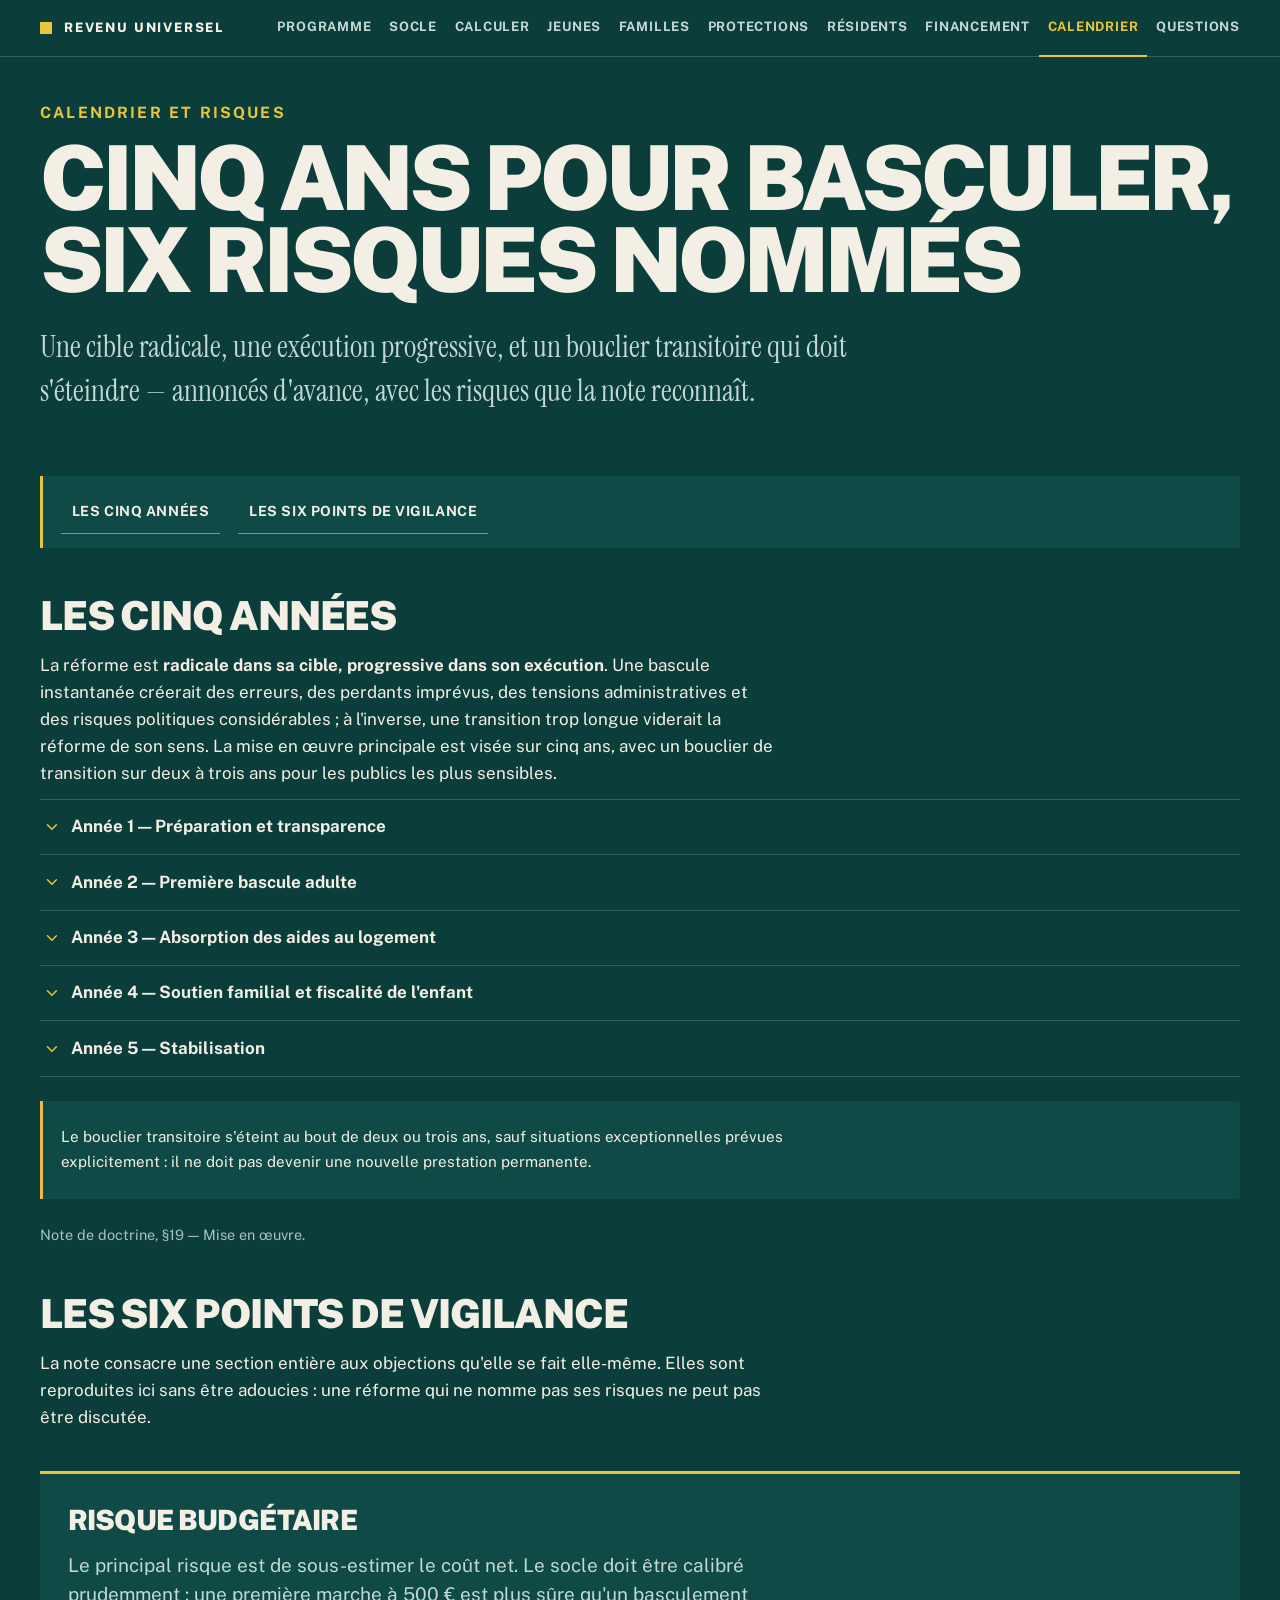
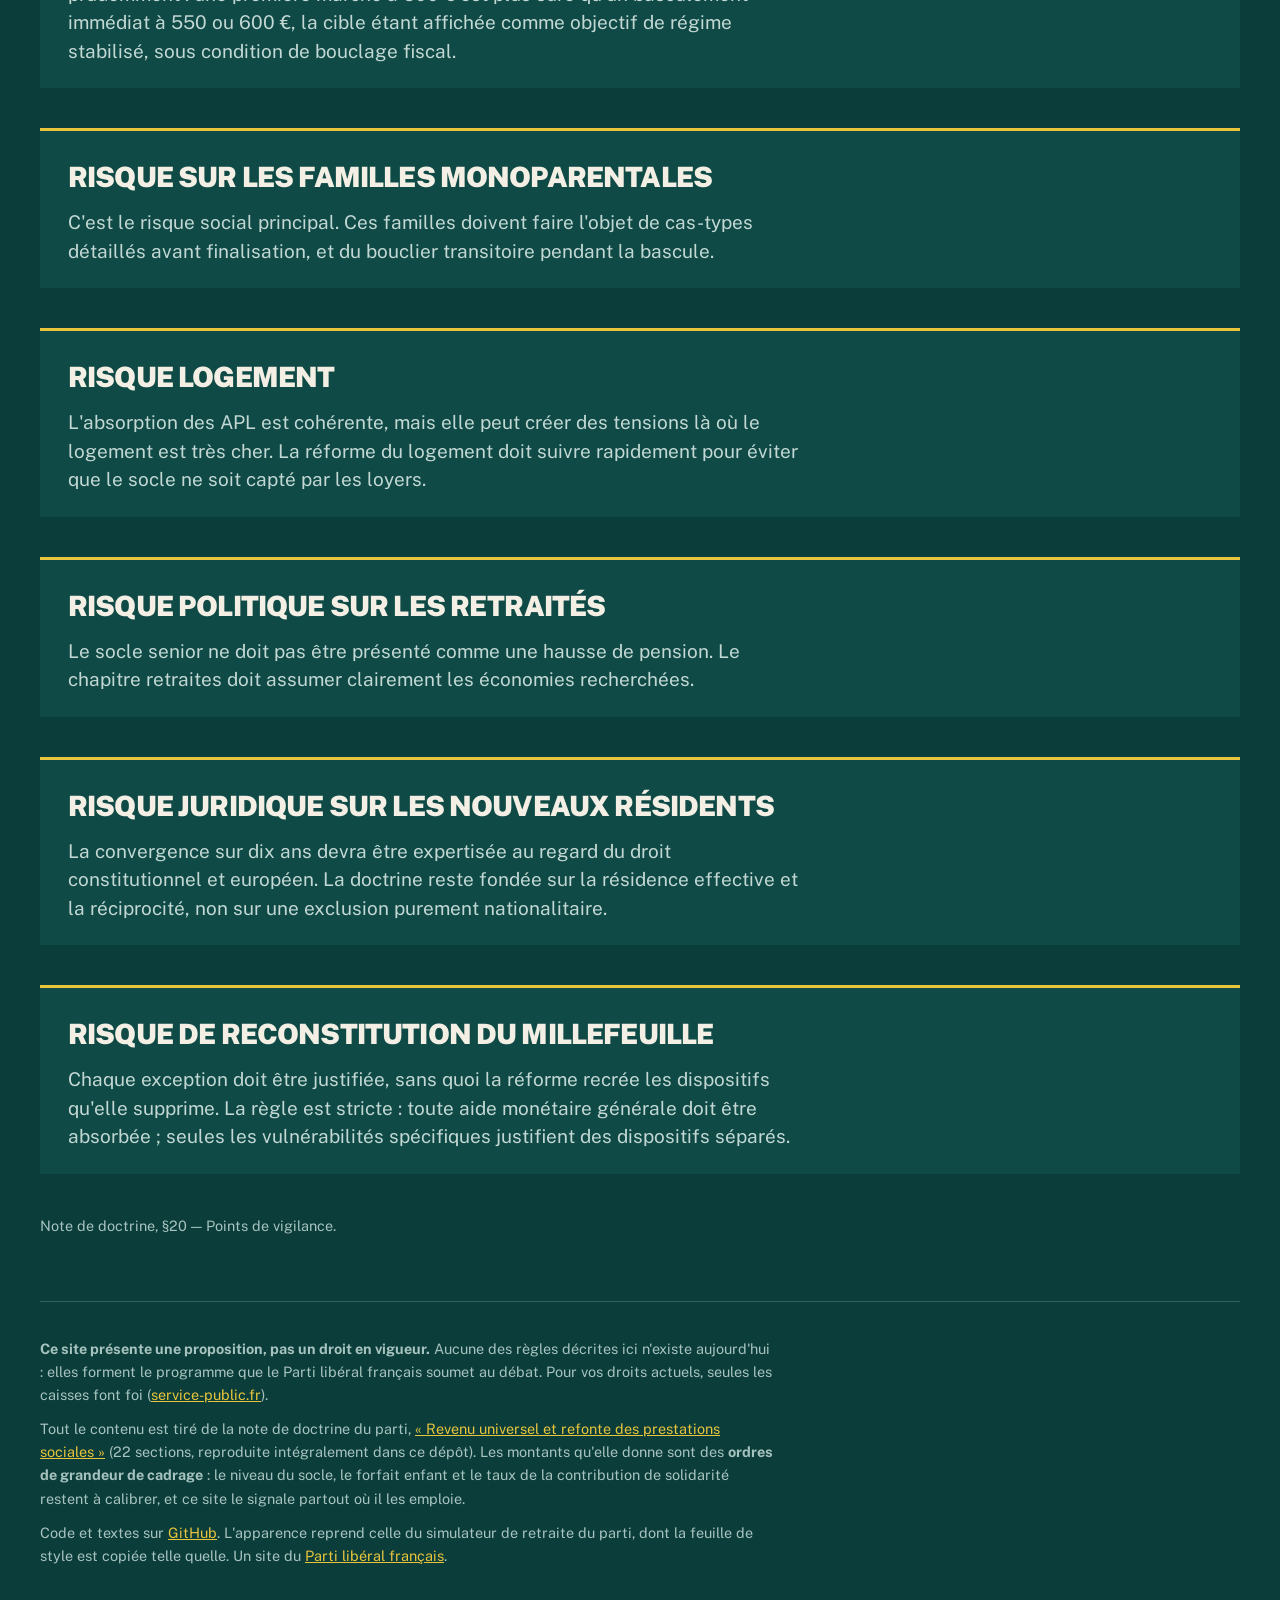
==== calendrier.html @ 191fa8dc "Site de présentation du programme prestations sociales Dix pages statiques qui présentent aux nouvea" ====
<!doctype html>
<html lang="fr">
<head>
<meta charset="utf-8">
<meta name="viewport" content="width=device-width, initial-scale=1">
<!-- Le vert profond de l'affiche : sur un téléphone, la barre du navigateur le
     reprend, et la page commence où elle commence. -->
<meta name="theme-color" content="#0b3d3a">
<title>Calendrier et risques — Revenu universel — refonte des prestations sociales</title>
<meta name="description" content="Les cinq années de la bascule, étape par étape, et les six risques que la note de doctrine identifie elle-même — budgétaire, monoparental, logement, retraités, juridique, millefeuille.">
<link rel="icon" href="moteur/icone.svg" type="image/svg+xml">
<link rel="apple-touch-icon" href="moteur/icone.svg">
<!-- La feuille de style est celle du simulateur de retraite du parti, copiée
     telle quelle : les deux sites sont une seule affiche. -->
<link rel="stylesheet" href="moteur/style.css">
</head>
<body>
<a class="evitement" href="#contenu">Aller au contenu</a>
<header class="bandeau"><div class="interieur">
  <p class="nom"><a href="index.html"><svg class="icone" viewBox="0 0 24 24" fill="none" stroke="currentColor" stroke-width="2" stroke-linecap="round" stroke-linejoin="round" aria-hidden="true" focusable="false"><path d="M16 21v-2a4 4 0 0 0-4-4H6a4 4 0 0 0-4 4v2" /><circle cx="9" cy="7" r="4" /><path d="M22 21v-2a4 4 0 0 0-3-3.87" /><path d="M16 3.13a4 4 0 0 1 0 7.75" /></svg><span>Revenu universel</span></a></p>
  <nav aria-label="Navigation principale"><span class="groupe"><span class="etiquette">La promesse</span><span class="liens"><a href="index.html">Programme</a></span></span><span class="groupe"><span class="etiquette">Ce que ça change</span><span class="liens"><a href="revenu-universel.html">Socle</a><a href="simulateur.html">Calculer</a><a href="jeunes.html">Jeunes</a><a href="familles.html">Familles</a><a href="protections.html">Protections</a></span></span><span class="groupe"><span class="etiquette">Les règles</span><span class="liens"><a href="nouveaux-residents.html">Résidents</a><a href="financement.html">Financement</a><a href="calendrier.html" aria-current="page">Calendrier</a></span></span><span class="groupe"><span class="etiquette">Comprendre</span><span class="liens"><a href="questions.html">Questions</a></span></span></nav>
</div></header>
<main id="contenu">
<div class="affiche"><p class="surtitre">Calendrier et risques</p><h1>Cinq ans pour basculer,<br>six risques nommés</h1><p class="chapeau">Une cible radicale, une exécution progressive, et un bouclier transitoire qui doit s'éteindre — annoncés d'avance, avec les risques que la note reconnaît.</p></div>

<nav class="plan" aria-label="Dans cette page"><p class="etiquette">Dans cette page</p><ol><li><a href="#trajectoire">Les cinq années</a></li><li><a href="#risques">Les six points de vigilance</a></li></ol></nav>
<section id="trajectoire"><h2>Les cinq années</h2><p>La réforme est <strong>radicale dans sa cible, progressive dans son exécution</strong>. Une bascule instantanée créerait des erreurs, des perdants imprévus, des tensions administratives et des risques politiques considérables ; à l'inverse, une transition trop longue viderait la réforme de son sens. La mise en œuvre principale est visée sur cinq ans, avec un bouclier de transition sur deux à trois ans pour les publics les plus sensibles.</p><details class="section" id="annee-1"><summary><svg class="icone" viewBox="0 0 24 24" fill="none" stroke="currentColor" stroke-width="2" stroke-linecap="round" stroke-linejoin="round" aria-hidden="true" focusable="false"><path d="m6 9 6 6 6-6" /></svg><span>Année 1 — Préparation et transparence</span></summary><div class="dedans"><ul class="serree"><li>publication du périmètre des prestations supprimées, absorbées ou maintenues</li><li>simulateur public de revenu disponible</li><li>audit des aides locales et nationales redondantes</li><li>création juridique de la contribution de solidarité</li><li>préparation du registre de résidence effective</li><li>expérimentation technique du versement automatique</li></ul></div></details><details class="section" id="annee-2"><summary><svg class="icone" viewBox="0 0 24 24" fill="none" stroke="currentColor" stroke-width="2" stroke-linecap="round" stroke-linejoin="round" aria-hidden="true" focusable="false"><path d="m6 9 6 6 6-6" /></svg><span>Année 2 — Première bascule adulte</span></summary><div class="dedans"><ul class="serree"><li>création du premier niveau de socle adulte</li><li>absorption du RSA</li><li>absorption progressive de la prime d'activité</li><li>mise en place du bouclier temporaire pour les ménages modestes avec enfants</li><li>début de la contribution de solidarité</li></ul></div></details><details class="section" id="annee-3"><summary><svg class="icone" viewBox="0 0 24 24" fill="none" stroke="currentColor" stroke-width="2" stroke-linecap="round" stroke-linejoin="round" aria-hidden="true" focusable="false"><path d="m6 9 6 6 6-6" /></svg><span>Année 3 — Absorption des aides au logement</span></summary><div class="dedans"><ul class="serree"><li>absorption des APL étudiantes</li><li>absorption des APL pour les personnes seules et les ménages sans vulnérabilité spécifique</li><li>maintien temporaire ciblé pour les familles modestes et monoparentales</li><li>réforme des aides jeunes et des bourses</li></ul></div></details><details class="section" id="annee-4"><summary><svg class="icone" viewBox="0 0 24 24" fill="none" stroke="currentColor" stroke-width="2" stroke-linecap="round" stroke-linejoin="round" aria-hidden="true" focusable="false"><path d="m6 9 6 6 6-6" /></svg><span>Année 4 — Soutien familial et fiscalité de l&#x27;enfant</span></summary><div class="dedans"><ul class="serree"><li>remplacement des prestations familiales générales par le crédit familial par enfant</li><li>réforme du quotient familial</li><li>mise en place de l'architecture forfait + avantage fiscal proportionnel</li><li>extinction progressive des compléments redondants</li></ul></div></details><details class="section" id="annee-5"><summary><svg class="icone" viewBox="0 0 24 24" fill="none" stroke="currentColor" stroke-width="2" stroke-linecap="round" stroke-linejoin="round" aria-hidden="true" focusable="false"><path d="m6 9 6 6 6-6" /></svg><span>Année 5 — Stabilisation</span></summary><div class="dedans"><ul class="serree"><li>socle adulte pleinement installé</li><li>APL largement absorbées</li><li>contribution de solidarité stabilisée</li><li>compléments handicap et vulnérabilité clarifiés</li><li>régime transitoire des nouveaux résidents intégré</li><li>extinction des anciennes prestations redondantes</li></ul></div></details><div class="note vigilance"><p>Le bouclier transitoire s'éteint au bout de deux ou trois ans, sauf situations exceptionnelles prévues explicitement : il ne doit pas devenir une nouvelle prestation permanente.</p></div><p class="discret">Note de doctrine, §19 — Mise en œuvre.</p></section><section id="risques"><h2>Les six points de vigilance</h2><p>La note consacre une section entière aux objections qu'elle se fait elle-même. Elles sont reproduites ici sans être adoucies : une réforme qui ne nomme pas ses risques ne peut pas être discutée.</p><section class="cle" id="risque-1"><h3>Risque budgétaire</h3><p class="reponse">Le principal risque est de sous-estimer le coût net. Le socle doit être calibré prudemment : une première marche à 500&nbsp;€ est plus sûre qu'un basculement immédiat à 550 ou 600&nbsp;€, la cible étant affichée comme objectif de régime stabilisé, sous condition de bouclage fiscal.</p></section><section class="cle" id="risque-2"><h3>Risque sur les familles monoparentales</h3><p class="reponse">C'est le risque social principal. Ces familles doivent faire l'objet de cas-types détaillés avant finalisation, et du bouclier transitoire pendant la bascule.</p></section><section class="cle" id="risque-3"><h3>Risque logement</h3><p class="reponse">L'absorption des APL est cohérente, mais elle peut créer des tensions là où le logement est très cher. La réforme du logement doit suivre rapidement pour éviter que le socle ne soit capté par les loyers.</p></section><section class="cle" id="risque-4"><h3>Risque politique sur les retraités</h3><p class="reponse">Le socle senior ne doit pas être présenté comme une hausse de pension. Le chapitre retraites doit assumer clairement les économies recherchées.</p></section><section class="cle" id="risque-5"><h3>Risque juridique sur les nouveaux résidents</h3><p class="reponse">La convergence sur dix ans devra être expertisée au regard du droit constitutionnel et européen. La doctrine reste fondée sur la résidence effective et la réciprocité, non sur une exclusion purement nationalitaire.</p></section><section class="cle" id="risque-6"><h3>Risque de reconstitution du millefeuille</h3><p class="reponse">Chaque exception doit être justifiée, sans quoi la réforme recrée les dispositifs qu'elle supprime. La règle est stricte : toute aide monétaire générale doit être absorbée ; seules les vulnérabilités spécifiques justifient des dispositifs séparés.</p></section><p class="discret">Note de doctrine, §20 — Points de vigilance.</p></section>
</main>
<footer>
  <p><strong>Ce site présente une proposition, pas un droit en vigueur.</strong>
  Aucune des règles décrites ici n'existe aujourd'hui : elles forment le
  programme que le Parti libéral français soumet au débat. Pour vos droits
  actuels, seules les caisses font foi
  (<a href="https://www.service-public.fr/">service-public.fr</a>).</p>
  <p>Tout le contenu est tiré de la note de doctrine du parti,
  <a href="documents/note-revenu-universel.pdf">« Revenu universel et refonte des prestations sociales »</a>
  (22 sections, reproduite intégralement dans ce dépôt). Les montants qu'elle
  donne sont des <strong>ordres de grandeur de cadrage</strong> : le niveau du
  socle, le forfait enfant et le taux de la contribution de solidarité restent à
  calibrer, et ce site le signale partout où il les emploie.</p>
  <p>Code et textes sur <a href="https://github.com/g-pliberal/PrestationsSociales">GitHub</a>. L'apparence reprend celle du
  simulateur de retraite du parti, dont la feuille de style est copiée telle
  quelle. <span class="retour-site">Un site du
  <a href="https://partiliberalfrancais.fr/" target="_top">Parti libéral français</a>.</span></p>
</footer>
<script src="moteur/site.js" defer></script>
</body>
</html>
---- moteur/style.css ----
/* ---------------------------------------------------------------------------
   COPIE. Cette feuille est reprise telle quelle du dépôt
   g-pliberal/retraitecomptenotionelle (moteur/style.css), où elle est extraite
   de `src/retraite_notionnelle/web/gabarit.py`. Elle n'est pas modifiée ici :
   c'est ce qui fait que les deux sites du parti sont une seule affiche, et
   qu'une correction faite là-bas se reporte ici par une simple recopie.

   Le commentaire d'origine suit. Il parle du simulateur de retraite et de son
   hébergement sous /retraite/ : ces phrases-là ne valent pas pour ce site-ci,
   tout le reste vaut.

   Ce site n'emploie qu'une partie du vocabulaire décrit ci-dessous — les
   classes des graphiques, des cartes à publier et du relevé de carrière n'y
   servent pas. Elles sont conservées pour que la recopie reste littérale.
   --------------------------------------------------------------------------- */

/* Extrait de src/retraite_notionnelle/web/gabarit.py par
   scripts/construire_donnees.py — ne pas modifier ici. */
/* La page est un outil du site partiliberalfrancais.fr, servi sous /retraite/.
   Elle ne charge rien de ce site — ni feuille, ni police, ni script — et ne lui
   ressemble plus : c'est une RUPTURE assumée, décidée en septembre 2026. Le
   site parent est bleu-vert clair et sage ; celui-ci est une affiche politique
   — fond vert profond, titres massifs en capitales, or pour ce qui compte,
   crème pour ce qu'on doit lire de près. La raison est dans ce que la page
   doit faire : un programme se retient, et un tableau de bord ne se retient
   pas. Les variables ci-dessous sont le seul point de contact : un hôte qui
   voudrait ajuster une couleur les redéfinit dans une feuille chargée après
   celle-ci, et n'a besoin de connaître ni un sélecteur, ni un fichier. Leurs
   noms sont donc stables, et ceux d'avant la refonte ont été conservés même
   quand leur valeur a changé du tout au tout. */

/* Les deux polices de l'affiche, servies par le dépôt et non par un tiers.
   Les charger chez Google aurait coûté la seule promesse que cette page fait
   à qui la remplit — « tout se calcule dans votre navigateur, rien n'est
   envoyé » —, puisqu'une requête de police emporte l'adresse IP du lecteur.
   Elles sont donc dans `moteur/polices/`, sous licence OFL, avec les deux
   sous-ensembles dont le français a besoin : `latin` pour l'essentiel,
   `latin-ext` pour les œ, les ÿ et les guillemets qu'il traîne. Voir
   `moteur/polices/README.md`.

   `font-display: swap` : le texte s'affiche tout de suite dans la pile du
   système, et se recompose quand la police arrive. Un titre invisible pendant
   trois secondes sur un réseau lent serait pire que le même titre dans une
   autre police. */
@font-face {
  font-family: "Public Sans"; font-style: normal; font-weight: 100 900;
  font-display: swap; src: url(polices/public-sans-latin.woff2) format("woff2");
  unicode-range: U+0000-00FF, U+0131, U+0152-0153, U+02BB-02BC, U+02C6, U+02DA,
    U+02DC, U+0304, U+0308, U+0329, U+2000-206F, U+20AC, U+2122, U+2191, U+2193,
    U+2212, U+2215, U+FEFF, U+FFFD;
}
@font-face {
  font-family: "Public Sans"; font-style: normal; font-weight: 100 900;
  font-display: swap; src: url(polices/public-sans-latin-ext.woff2) format("woff2");
  unicode-range: U+0100-02BA, U+02BD-02C5, U+02C7-02CC, U+02CE-02D7, U+02DD-02FF,
    U+0304, U+0308, U+0329, U+1D00-1DBF, U+1E00-1E9F, U+1EF2-1EFF, U+2020,
    U+20A0-20AB, U+20AD-20C0, U+2113, U+2C60-2C7F, U+A720-A7FF;
}
@font-face {
  font-family: "Instrument Serif"; font-style: normal; font-weight: 400;
  font-display: swap; src: url(polices/instrument-serif-latin.woff2) format("woff2");
  unicode-range: U+0000-00FF, U+0131, U+0152-0153, U+02BB-02BC, U+02C6, U+02DA,
    U+02DC, U+0304, U+0308, U+0329, U+2000-206F, U+20AC, U+2122, U+2191, U+2193,
    U+2212, U+2215, U+FEFF, U+FFFD;
}
@font-face {
  font-family: "Instrument Serif"; font-style: normal; font-weight: 400;
  font-display: swap; src: url(polices/instrument-serif-latin-ext.woff2) format("woff2");
  unicode-range: U+0100-02BA, U+02BD-02C5, U+02C7-02CC, U+02CE-02D7, U+02DD-02FF,
    U+0304, U+0308, U+0329, U+1D00-1DBF, U+1E00-1E9F, U+1EF2-1EFF, U+2020,
    U+20A0-20AB, U+20AD-20C0, U+2113, U+2C60-2C7F, U+A720-A7FF;
}

:root {
  /* Un seul thème, et c'est voulu. L'affiche EST l'identité : la décliner en
     clair donnerait deux sites qui ne disent pas la même chose, et le vert
     profond n'est pas un habit de nuit qu'on quitte le matin. `color-scheme`
     est donc figé sur `dark`, ce qui donne aussi aux champs, aux menus
     déroulants et aux barres de défilement du navigateur le rendu sombre qui
     va avec — sans quoi un `<select>` s'ouvrirait en blanc au milieu. */
  color-scheme: dark;
  /* Le vert profond de l'affiche, et le ton juste au-dessus qui sert à
     détacher un bloc sans introduire de couleur. */
  --fond: #0b3d3a;
  --fond-carte: #0f4a46;
  --fond-appui: #0f4a46;
  /* Le fond sur lequel un tableau défile : le voile qui cache l'ombre de
     défilement en bout de course doit être de cette couleur-là, et chaque
     carte le redéfinit à la sienne (voir `.defilant`). */
  --fond-defilant: var(--fond);
  /* Le crème porte 12,9:1 sur le fond, et le crème atténué 7,1:1 : au-dessus
     du plancher de 4,5:1 même pour le petit texte, ce que la relecture
     d'accessibilité de septembre 2026 exigeait explicitement. */
  --texte: #f4efe4;
  --texte-doux: #c3d8d4;
  /* Une troisième teinte, pour les légendes et les réserves — 5,4:1, réservée
     aux textes d'au moins 15 px. */
  --texte-tres-doux: #a7c3bf;
  --trait: #2f6360;
  /* Bordure des CHAMPS, distincte du filet décoratif : un contour de champ est
     ce qui dit où l'on peut écrire, et doit donc atteindre 3:1 sur les deux
     fonds qu'il sépare (WCAG 2.1, 1.4.11). Le filet `--trait` plafonne à
     1,76:1 — c'est voulu, il ne porte aucune information —, et cette teinte
     est mesurée : 4,12:1 sur le fond, 3,44:1 sur la carte. Elle sert aussi le
     bord des boutons creux et des onglets de grille, qui sont des composants
     eux aussi. Le premier essai, #4b7d79, tombait à 2,59:1 et 2,16:1 : un
     contour qu'on devine plutôt qu'on ne le voit. */
  --trait-champ: #6fa09c;
  /* L'accent est l'or. Il tient 9,4:1 sur le fond, et porte du vert profond
     lisible sur un bouton plein — c'est le contraste inverse, 9,4:1 lui
     aussi. Il remplace le bleu-vert d'avant la refonte sans changer de nom :
     tout ce qui écrivait `var(--accent)` continue de dire « ce qui compte ». */
  --accent: #e9c53d;
  --accent-doux: #14514c;
  --or: #e9c53d;
  /* Le crème des panneaux qu'on doit lire de près — le formulaire, l'appel au
     simulateur, les cartes à publier. Une affiche entièrement sombre fatigue
     dès qu'il faut remplir six champs ; le crème dit « ici, on travaille ». */
  --creme: #f4efe4;
  --sur-creme: #0b3d3a;
  --sur-creme-doux: #2a4a47;
  --sur-creme-accent: #0b6167;
  --creme-trait: #c9c2b4;
  /* Le bandeau de tête reprend le fond de la page : la rupture est totale, il
     n'y a plus de bande d'une autre couleur en haut. Les noms restent, pour
     les feuilles qui les surchargeaient. */
  --bandeau: #0b3d3a;
  --bandeau-texte: #f4efe4;
  --bandeau-doux: #c3d8d4;
  --bandeau-vif: #e9c53d;
  /* LES QUATRE SYSTÈMES COMPARÉS, et c'est le nombre qui fait leur qualité.
     À six teintes, la séparation sous deutéranopie plafonnait à ΔE 8,6 : aucun
     choix de couleurs n'y changeait rien, six catégories ne se distinguent pas
     toutes pour un œil qui confond le rouge et le vert. À quatre, la contrainte
     se relâche d'un coup, et cette palette tient :

       * ΔE ≥ 18,6 entre toutes les paires en vision normale ;
       * ΔE ≥ 15,5 sous deutéranopie, ≥ 15,2 sous protanopie — au-dessus du
         plancher de 15, donc séparées pour tout le monde, et non plus
         seulement pour ceux qui voient les six couleurs ;
       * 4,8:1 au moins sur le vert profond, chroma ≥ 0,115 (aucune ne lit
         gris), et une bande de clarté étroite pour qu'aucune courbe ne paraisse
         plus importante qu'une autre.

     La couleur n'est pas seule pour autant — les tracés gardent leurs motifs,
     les barres leur intitulé, les écarts leur signe —, mais elle suffit
     désormais, ce qui n'était pas le cas avant.

     La proposition libérale est en or : c'est l'accent de l'affiche, et la
     seule couleur que l'œil trouve en premier. C'est fait pour. */
  --actuel: #76a2ff;
  --retroactif: #57e7fe;
  --retroactif-employeur: #e98b97;
  --liberal: #e9c53d;
  --alerte: #f0b849;
  /* Ce qui manque et ce qui reste, sur le graphique du coût. Opaques, et non
     translucides : deux aplats transparents superposés sur le vert profond
     donnaient un brun qui ne figurait dans aucune légende, et un rouge
     translucide y devenait un gris sale. Peints SOUS les courbes, ils ne
     cachent rien. */
  --manque: #e8807f;
  --reste: #8ac44a;
  /* Palette des graphiques : neuf teintes, assez distinctes pour se suivre
     empilées, assez proches pour ne pas jurer avec l'affiche. Toutes tiennent
     au moins 4,5:1 sur le vert profond. */
  --serie-1: #f4efe4;
  --serie-2: #ff852d;
  --serie-3: #61bee6;
  --serie-4: #fd84b2;
  --serie-5: #5fd3c4;
  --serie-6: #e9c53d;
  --serie-7: #2ebb6b;
  --serie-8: #d9a98c;
  --serie-9: #b7c6c3;
  /* La marge latérale, fluide : 18 px sur un téléphone, 40 px au large. Elle
     est ici parce que huit blocs s'y alignent, et qu'ils doivent s'aligner au
     pixel — le bandeau de tête, l'affiche, le bandeau crème, les engagements. */
  --marge: clamp(1.125rem, 5vw, 2.5rem);
  /* La largeur de l'affiche. Plus large que les 60 rem d'avant : un titre de
     97 px a besoin de place, et les grilles à deux colonnes aussi. Le texte
     courant, lui, reste borné par `.chapeau` et par `p` (voir plus bas) — une
     ligne de 80 rem ne se lit pas. */
  --largeur: 80rem;
}
* { box-sizing: border-box; }
body {
  margin: 0;
  background: var(--fond);
  color: var(--texte);
  font-family: "Public Sans", system-ui, -apple-system, "Segoe UI", Roboto,
    "Helvetica Neue", Arial, sans-serif;
  /* En `rem` et non en pixels : une taille en pixels ignore la préférence de
     taille de police du navigateur, sur laquelle comptent ceux qui l'ont
     agrandie une fois pour toutes. 1,0625rem vaut les 17px d'origine quand la
     préférence n'a pas été touchée. */
  font-size: 1.0625rem;
  line-height: 1.6;
  /* La page ne déborde jamais latéralement, quoi qu'on y mette : une carte de
     1200 px à publier, un tableau de huit colonnes. Ce sont leurs cadres qui
     défilent, pas le document. */
  overflow-x: hidden;
}
main { max-width: var(--largeur); margin: 0 auto; padding: 0 var(--marge); }
/* Lien d'évitement : premier élément parcouru au clavier, invisible tant qu'il
   n'a pas le focus. Sans lui, atteindre le contenu depuis la barre d'adresse
   impose de traverser les huit onglets de l'en-tête à chaque page (WCAG 2.4.1).
   Il n'est pas caché par `display:none`, qui le sortirait de l'ordre de
   tabulation : il est simplement remonté hors de l'écran. */
.evitement {
  position: absolute; left: 0.5rem; top: -4rem; z-index: 30;
  background: var(--or); color: var(--fond);
  border: 1px solid var(--or); border-radius: 0 0 4px 4px;
  padding: 0.5rem 0.9rem; font-size: 0.92rem; font-weight: 700;
  text-decoration: none; transition: top 0.15s;
}
.evitement:focus { top: 0; }
/* `<main>` reçoit le focus au changement de page (voir index.html) : sans quoi
   le clavier repartirait du haut du document à chaque calcul. Il ne porte pas
   de contour pour autant — ce n'est pas un élément interactif, et le cerner
   tout entier n'apprendrait rien. */
main:focus { outline: none; }

/* Le bandeau : une seule rangée, le nom du site à gauche, les onglets à
   droite, le tout sur le même vert que la page et fermé par un simple filet.
   Il est collé en haut parce que la navigation est une barre de neuf onglets :
   sur les pages longues — Coût, Données —, la reperdre au premier défilement
   obligeait à remonter de six écrans pour changer de page. Il ne porte plus
   de lien de retour vers le site du parti : le pied de page l'a, et le
   bandeau n'a pas à dire d'où l'on vient sur chacune des neuf pages. */
header.bandeau {
  border-bottom: 1px solid var(--trait);
  background: var(--fond);
  color: var(--bandeau-texte);
  padding: 0;
  margin-bottom: 0;
  position: sticky; top: 0; z-index: 20;
}
header.bandeau .interieur {
  max-width: var(--largeur); margin: 0 auto; padding: 0 var(--marge);
  display: flex; flex-wrap: wrap; gap: 0 1.5rem;
  align-items: stretch; justify-content: space-between;
}
/* Le nom du site, en capitales serrées, précédé du carré d'or : c'est la
   marque de l'affiche, et elle tient en douze pixels de côté. Le carré est
   décoratif — il est dessiné par le style, pas écrit dans le HTML, et aucune
   synthèse vocale n'a à l'annoncer. Il a la hauteur de la rangée, comme les
   onglets, pour que la rangée n'ait qu'une hauteur : celle de la barre. */
header.bandeau .nom {
  font-size: 0.8125rem; margin: 0; font-weight: 800;
  letter-spacing: 0.14em; text-transform: uppercase; line-height: 1.3;
  display: flex; align-items: center; min-height: 3.5rem; min-width: 0;
}
header.bandeau .nom a {
  color: inherit; text-decoration: none;
  display: inline-flex; align-items: center; gap: 0.75rem;
}
header.bandeau .nom a:hover span { color: var(--or); }
header.bandeau .nom a::before {
  content: ""; flex: none; width: 0.75rem; height: 0.75rem; background: var(--or);
}
/* Le pictogramme du nom a cédé la place au carré : deux marques valent moins
   qu'une. Il reste dans le HTML pour les deux portages, et ne s'affiche pas. */
header.bandeau .nom .icone { display: none; }
/* Dans le cadre que le site parent ouvre sur sa page d'accueil — même
   origine, classe posée par lui sur `<body>` —, sa navigation est juste
   au-dessus, et la ligne de pied qui y renvoie ferait doublon. C'est la seule
   chose que la page sache de son hôte, et elle ne coûte rien s'il cesse de la
   poser. */
body.plf-embedded footer .retour-site { display: none; }
/* Les onglets. Ils ont remplacé les trois groupes étiquetés — « le programme,
   la preuve, la confiance » —, non parce que ces groupes disaient faux, mais
   parce que huit pages sous trois intertitres prenaient deux fois la hauteur
   du bandeau collé, et qu'un bandeau collé qui mange un quart de l'écran ne
   colle plus rien d'utile. L'étiquette de groupe subsiste dans le HTML, pour
   les synthèses vocales, et se lit à l'écran comme une simple pause.
   La marge négative d'un pixel pose le filet des onglets SUR le filet du
   bandeau : l'onglet courant s'y accroche, comme l'onglet d'un classeur. */
header.bandeau nav {
  display: flex; flex-wrap: wrap; gap: 0; margin-bottom: -1px;
  margin-right: -0.55rem;
}
nav .groupe { display: contents; }
/* L'étiquette de groupe : lue par les synthèses vocales, invisible à l'œil.
   `clip-path` plutôt que `display:none`, qui la retirerait aussi de l'arbre
   d'accessibilité — c'est-à-dire de la seule oreille qui l'entend encore. */
nav .etiquette {
  position: absolute; width: 1px; height: 1px; margin: -1px; padding: 0;
  overflow: hidden; clip-path: inset(50%); white-space: nowrap; border: 0;
}
/* `display: contents` ici AUSSI, et pas seulement sur le groupe : sinon
   chaque groupe reste un bloc, et la barre se replie par groupes — sur un
   téléphone, « Programme » occupait une rangée à lui seul, et les huit onglets
   en prenaient trois. Les liens sont les enfants directs du `<nav>`, et se
   replient un par un. */
nav .liens { display: contents; }
/* Un onglet. Toute la hauteur de la barre — 56 px, bien plus que les 44 de la
   cible tactile (WCAG 2.5.8) —, capitales serrées, et un filet sous chacun :
   c'est ce filet qui prend l'or sur l'onglet courant. L'ACTIF NE SE SIGNALE
   PAS QUE PAR LA COULEUR — un fond d'or seul ne se voit ni en niveaux de
   gris, ni pour une vision basse, et ne s'annonce pas ; il porte donc un
   soulignement de 2 px ET `aria-current="page"`. Les règles sont ancrées
   sur `header.bandeau` : le plan d'une page longue est un `<nav>` lui aussi,
   et un `nav a` nu lui donnait la hauteur des onglets. */
header.bandeau nav a {
  color: var(--texte-doux); text-decoration: none;
  font-size: 0.8125rem; font-weight: 700; letter-spacing: 0.06em;
  text-transform: uppercase; white-space: nowrap;
  display: inline-flex; align-items: center; min-height: 3.5rem;
  padding: 0 0.55rem;
  border-bottom: 2px solid transparent;
  transition: color 0.15s, border-color 0.15s;
}
header.bandeau nav a:hover {
  color: var(--bandeau-texte); border-bottom-color: var(--trait-champ);
}
header.bandeau nav a[aria-current="page"] {
  color: var(--or); border-bottom-color: var(--or);
}
/* Sous 78 rem — le nom, les neuf onglets et leur jour font 1 168 px —, la
   rangée unique ne tient plus : le nom prend sa propre rangée, plus basse,
   et les onglets passent dessous, sur toute la largeur. Deux rangées de
   44 px : la barre reste collée sans manger l'écran. */
@media (max-width: 78rem) {
  header.bandeau .nom { flex: 1 1 100%; min-height: 2.75rem; padding-top: 0.25rem; }
  header.bandeau nav { width: 100%; margin-left: -0.55rem; }
  header.bandeau nav a { min-height: 2.75rem; }
}

/* Les titres de l'affiche. Le premier de chaque page est massif, en capitales,
   très serré : c'est lui qu'on retient. Il est fluide — de 36 px sur un
   téléphone à 76 px au large — parce qu'une taille fixe de 76 px coupe
   « Programme » en trois sur 320 points. */
h1, h2, h3, h4 { text-wrap: balance; }
h1 {
  margin: 0;
  font-size: clamp(2.25rem, 5.5vw, 4.75rem); line-height: 0.95;
  font-weight: 900; letter-spacing: -0.04em; text-transform: uppercase;
}
/* L'accueil crie un peu plus fort que les autres pages : c'est la seule qui
   soit lue par quelqu'un qui n'a pas demandé à lire. */
.affiche h1 {
  font-size: clamp(2.5rem, 7vw, 6.0625rem); line-height: 0.92;
  letter-spacing: -0.045em;
}
h2 {
  font-size: clamp(1.75rem, 4vw, 2.5rem); line-height: 1;
  margin: 3rem 0 1rem; font-weight: 900;
  letter-spacing: -0.03em; text-transform: uppercase;
}
h3 { font-size: 1.25rem; margin: 2rem 0 0.5rem; font-weight: 700;
     letter-spacing: -0.01em; }
h4 { letter-spacing: -0.01em; }
/* Le titre en serif : celui d'un encadré, d'une carte crème, d'un bloc qui
   parle plutôt qu'il n'assène. Il coexiste avec les capitales sans les
   concurrencer, parce qu'il ne joue pas dans la même famille. */
.serif {
  font-family: "Instrument Serif", Georgia, "Times New Roman", serif;
  font-weight: 400; text-transform: none; letter-spacing: 0;
  line-height: 1.05;
}
p { margin: 0.7rem 0; max-width: 46rem; }
a { color: var(--accent); }
a:hover { opacity: 0.85; }
/* Le sur-titre d'une page : trois mots en or, en capitales espacées, au-dessus
   du titre. Il dit où l'on est, ce que le titre ne dit plus depuis qu'il est
   une phrase et non un intitulé. */
.surtitre {
  margin: 0 0 1rem; font-size: 0.975rem; font-weight: 700;
  letter-spacing: 0.14em; text-transform: uppercase; color: var(--or);
  line-height: 1;
}
/* Le chapeau : la phrase sous le titre, en serif, plus grande que le texte
   courant. C'est la seule chose que lira celui qui ne lit que deux lignes. */
.chapeau {
  font-family: "Instrument Serif", Georgia, "Times New Roman", serif;
  font-size: clamp(1.1875rem, 2vw, 1.625rem); line-height: 1.45;
  color: var(--texte-doux); max-width: 51rem; margin: 1.5rem 0 0;
}
/* L'affiche elle-même : le bloc de tête d'une page. Sur l'accueil, il tient
   tout le premier écran. */
.affiche { padding: 3rem 0 2.5rem; }
.affiche .chapeau { font-size: clamp(1.25rem, 2.4vw, 1.875rem); }
/* Ce qui, dans une phrase, porte le message. En or ET en demi-gras : l'or seul
   disparaît pour une vision basse ou un daltonisme fort, et l'emphase avec
   lui. Deux signaux valent mieux qu'un, et le gras ne coûte rien à personne. */
.cle-texte, strong.cle-texte { color: var(--or); font-weight: 600; }

.carte {
  background: var(--fond-carte); border: 1px solid var(--trait);
  border-radius: 4px; padding: 1.25rem 1.4rem; margin: 1.5rem 0;
}
.note {
  border-left: 3px solid var(--or); background: var(--fond-carte);
  padding: 0.85rem 1.1rem; margin: 1.5rem 0; font-size: 0.95rem;
  border-radius: 0 4px 4px 0;
}
.note.avertissement {
  border-left-color: var(--alerte);
  display: flex; align-items: flex-start; gap: 0.6rem;
}
/* Le pictogramme garde sa taille quand le texte passe à la ligne, et se pose
   sur la première ligne plutôt qu'au milieu du bloc. */
.note.avertissement > .icone {
  color: var(--alerte); width: 1.15em; height: 1.15em; margin-top: 0.12em;
}
/* Le badge d'un scénario : « proposition » ou « contrefactuel », redit à côté
   de chaque tableau ce que le préambule a dit une fois. Petit, en capitales
   espacées, sans couleur porteuse de sens à elle seule : le mot suffit. */
.badge {
  display: inline-block; font-size: 0.68rem; letter-spacing: 0.06em;
  text-transform: uppercase; font-weight: 700; line-height: 1.4;
  padding: 0.05em 0.45em; border-radius: 3px; vertical-align: 0.15em;
  border: 1px solid var(--trait-champ); color: var(--texte-doux);
  white-space: nowrap;
}
.badge.proposition { color: var(--or); border-color: var(--or); }
/* Le point de vigilance : la réserve que la page fait sur elle-même, sortie de
   la prose et marquée comme un avertissement — c'est un gage de sérieux, pas
   une note de bas de page. */
.note.vigilance { border-left-color: var(--alerte); }
/* Le résumé en langage courant d'une page technique : trois ou quatre phrases
   avant le détail, dans le même encart qu'une note, un peu plus grand. */
.note.resume { font-size: 1rem; }
/* L'entrée de l'accueil : deux lignes qui disent que le site est un
   simulateur, et le bouton qui l'ouvre. */
.note.entree { font-size: 1rem; margin: 1.2rem 0; }
.note.entree p { margin: 0; }
.note.entree .actions { margin-top: 0.7rem; }
.discret { color: var(--texte-tres-doux); font-size: 0.9rem; }
/* -- le panneau crème -------------------------------------------------------

   Tout ce qu'on remplit ou qu'on emporte est posé sur du crème : le
   formulaire, l'appel au simulateur, les cartes à publier. C'est le seul
   endroit du site où le texte est sombre sur clair, et il faut donc y
   redéfinir les couleurs de tout ce qui peut s'y trouver — liens, champs,
   boutons, filets —, sans quoi un lien d'or sur du crème tomberait à 1,7:1. */
.creme {
  background: var(--creme); color: var(--sur-creme);
  border-radius: 4px; padding: clamp(1.25rem, 4vw, 2rem);
  margin: 1.5rem 0;
}
.creme h2, .creme h3, .creme .surtitre { color: inherit; }
.creme .surtitre { color: var(--sur-creme-accent); }
.creme a { color: var(--sur-creme-accent); }
.creme .discret, .creme .aide, .creme .calcul, .creme label {
  color: var(--sur-creme-doux);
}
.creme input, .creme select, .creme textarea {
  color: var(--sur-creme); background: #fff; border: 2px solid var(--sur-creme);
}
.creme :focus-visible { outline-color: var(--sur-creme); }
.creme input:focus, .creme select:focus, .creme textarea:focus {
  outline: 3px solid var(--sur-creme); outline-offset: 2px;
}
.creme button, .creme a.bouton {
  background: var(--sur-creme); color: var(--or); border-color: var(--sur-creme);
}
.creme table th, .creme table td { border-bottom-color: var(--creme-trait); }
.creme thead th { color: var(--sur-creme-doux); }

/* Le bandeau du simulateur, sur l'accueil : le formulaire court, en crème,
   juste sous le titre. C'est la preuve mise à hauteur de la promesse — on la
   voit sans défiler, ce qui était tout le reproche fait à l'ancienne page. */
.simulateur-court .tete {
  display: flex; justify-content: space-between; align-items: baseline;
  gap: 1.5rem; flex-wrap: wrap; margin-bottom: 1.125rem;
}
.simulateur-court .tete h2 {
  margin: 0; font-size: clamp(1.5rem, 3vw, 2.125rem);
}
.simulateur-court .tete .etiquette {
  font-size: 0.75rem; font-weight: 700; letter-spacing: 0.14em;
  text-transform: uppercase; color: var(--sur-creme-accent);
}
/* Les champs et le bouton sur une seule rangée tant qu'ils tiennent. Le bouton
   ne se coupe jamais : c'est la seule chose de la rangée qu'on vient chercher. */
.simulateur-court .grille {
  display: grid;
  grid-template-columns: repeat(auto-fit, minmax(min(10.625rem, 100%), 1fr));
  /* Par le HAUT : alignées par le bas, les cellules calaient chaque champ sur
     la ligne de rappel qui le suit, et le menu du statut, qui n'en a pas,
     tombait trente points sous les dates. Chaque champ porte maintenant une
     ligne d'aide, si bien que les étiquettes ont la même hauteur et que les
     champs partent de la même ligne. Le bouton, lui, se centre. */
  gap: 1rem; align-items: start;
}
.simulateur-court .grille button { white-space: nowrap; }

/* -- les engagements --------------------------------------------------------

   Les quatre chiffres du programme, en section à part : fond d'un ton
   au-dessus, filet d'or en tête, numérotés 01 à 04. La numérotation les fait
   lire comme une liste d'engagements et non comme quatre statistiques
   orphelines, ce qu'elles étaient tant qu'elles n'avaient ni titre ni rang.

   DEUX PAR LIGNE, ET JAMAIS TROIS. Deux colonnes fixes : trois ne peuvent
   pas tenir, quelle que soit la largeur de l'écran. C'est une correction
   demandée deux fois — à trois colonnes, la quatrième carte tombait seule sur
   sa ligne, et « on avait le cul entre deux chaises ». Le passage à une
   colonne se fait sous 48 rem, dans la même requête que le retrait et le
   filet des cartes paires : la grille se repliait d'elle-même par `auto-fit`
   dès 40 rem, quand le filet, lui, n'était retiré qu'à 34 rem — entre les
   deux, une carte sur deux restait en retrait de 24 points. */
.engagements {
  margin: 4rem 0 0; background: var(--fond-carte);
  border-top: 4px solid var(--or);
}
.engagements .grille {
  display: grid;
  grid-template-columns: 1fr 1fr;
  gap: 0; padding: 0.5rem clamp(1.25rem, 4vw, 2rem) 2.25rem;
  /* Le filet de séparation est porté par les cartes, et non par le fond du
     conteneur : un fond qui sert de trait laisse un rectangle vert vide dès
     qu'une rangée est incomplète, et c'est exactement ce qu'on a vu. Ce qui
     dépasse au bord est coupé. */
  overflow: hidden;
}
.engagements .engagement {
  padding: 1.75rem 1.5rem 0 0; display: grid; gap: 1rem; align-content: start;
}
/* La deuxième colonne porte son filet à GAUCHE : à droite, il pendrait dans le
   vide au bord du bloc. */
.engagements .engagement:nth-child(even) {
  padding: 1.75rem 1.5rem 0; box-shadow: -1px 0 0 var(--trait);
}
.engagements .rang {
  font-size: 0.9375rem; font-weight: 700; letter-spacing: 0.16em;
  color: var(--texte-doux); line-height: 1;
}
/* Le chiffre. Fluide, et sans `nowrap` : « 1 compte » ne doit pas pouvoir
   franchir sa colonne, et un chiffre coupé vaut mieux qu'une page qui déborde. */
.engagements .chiffre {
  font-size: clamp(2.375rem, 8vw, 3.75rem); line-height: 0.9;
  font-weight: 900; letter-spacing: -0.05em; color: var(--or);
}
/* La promesse, en serif, en crème plein contraste, séparée par un filet. C'est
   elle qui porte le message, et c'est elle qui se perdait quand les cartes
   n'avaient que deux niveaux. */
.engagements .promesse {
  font-family: "Instrument Serif", Georgia, "Times New Roman", serif;
  font-size: 1.5625rem; line-height: 1.25; color: var(--texte);
  border-top: 1px solid var(--trait); padding-top: 1rem;
}
/* Le détail technique : 18 px et non 15, et une teinte éclaircie. « C'est
   illisible pour certaines personnes » — le petit texte du programme est
   précisément celui qu'on lit en plein jour sur un téléphone. */
.engagements .detail {
  font-size: 1.125rem; line-height: 1.6; color: var(--texte-doux);
}

/* -- les trois gestes -------------------------------------------------------

   Comment le calcul marche, en trois lignes numérotées. Le chiffre est énorme
   et l'interligne serré : à taille de texte courant, les trois gestes se
   lisaient comme une note de bas de page à côté du tableau qui leur fait
   face, alors qu'ils pèsent autant. */
ol.gestes {
  margin: 0; padding: 0; list-style: none; display: grid; gap: 0;
  font-size: 1.5rem; line-height: 1.45; color: var(--texte-doux);
  border-top: 1px solid var(--trait);
}
ol.gestes > li {
  display: grid; grid-template-columns: 4rem 1fr; gap: 1.125rem;
  padding: 0.8rem 0; border-bottom: 1px solid var(--trait);
  align-items: baseline;
}
ol.gestes > li > .rang {
  font-size: 3.125rem; line-height: 0.85; font-weight: 900;
  letter-spacing: -0.05em; color: var(--or);
}
ol.gestes > li strong { color: var(--texte); font-weight: 700; }

/* L'encadré d'or : un bloc qui se détache sans changer de fond. Il porte ce
   qui mérite d'être lu à part — le tableau du plancher, un repère, une mise en
   garde argumentée. */
.encadre {
  border: 2px solid var(--or); padding: clamp(1.25rem, 4vw, 2rem);
  margin: 1.5rem 0;
}
.encadre > :first-child { margin-top: 0; }
.encadre > :last-child { margin-bottom: 0; }
/* Deux colonnes de même poids, qui se mettent l'une sous l'autre quand la
   place manque. C'est la mise en page de l'accueil sous les engagements, et
   celle de la Trajectoire sous son graphique. */
.paire {
  display: grid;
  grid-template-columns: repeat(auto-fit, minmax(min(23.75rem, 100%), 1fr));
  gap: clamp(1.75rem, 4vw, 3rem); margin: 3.5rem 0; align-items: start;
}

form .grille {
  display: grid;
  grid-template-columns: repeat(auto-fit, minmax(min(15rem, 100%), 1fr));
  gap: 1rem 1.5rem;
}
/* Les aides de saisie n'ont pas toutes la même longueur, et une date porte
   sous elle une ligne de rappel (« soit 21 ans ») que les autres champs n'ont
   pas. Chaque cellule devenait une colonne dont le libellé absorbait la
   hauteur en trop : les champs se calaient par le BAS, et une date, qui garde
   sa ligne de rappel sous elle, remontait d'autant au-dessus de ses voisins.

   Chaque cellule est donc une SOUS-GRILLE de trois rangées — libellé,
   contrôle, rappel — partagées par toute la rangée : les libellés ont la
   même hauteur, les contrôles partent tous de la même ligne, et le rappel
   d'une date ne pousse plus rien. La sous-grille ne reprend pas l'écart de
   rangée de la grille : il n'en faut aucun entre un libellé et son champ. */
form .grille > div { display: grid; grid-template-rows: subgrid; grid-row: span 3; row-gap: 0; }
@supports not (grid-template-rows: subgrid) {
  form .grille > div { display: flex; flex-direction: column; }
  form .grille > div > label { flex: 1 0 auto; }
}
/* `hidden` seul ne masque rien ici : `display: grid` ci-dessus l'emporte sur
   la feuille du navigateur. La règle est écrite pour le champ de revenu d'une
   période sans emploi, que la page retire dès que le motif est choisi. */
form .grille > div[hidden] { display: none; }
/* Le bouton du formulaire court occupe les mêmes trois rangées, et se pose
   sur celle des contrôles : ni au niveau des libellés, ni centré au jugé. */
form .grille > .action { display: grid; grid-template-rows: subgrid; grid-row: span 3; }
form .grille > .action > button { grid-row: 2; }
/* Le libellé d'un champ : 15 px, casse normale, demi-gras. PAS de capitales
   espacées à 12 px, si joli que ce fût : les capitales et le corps réduit sont
   deux handicaps qui se cumulent, notamment pour les dyslexiques. */
label {
  display: block; font-size: 0.9375rem; font-weight: 600; line-height: 1.2;
  color: var(--texte); margin-bottom: 0.4rem;
}
/* Pas d'`opacity` ici : elle ferait tomber l'aide sous le plancher de 4,5:1
   des textes courants (WCAG 1.4.3). La couleur pleine et la taille suffisent à
   la distinguer du libellé. */
label .aide {
  display: block; font-size: 0.875rem; font-weight: 400;
  color: var(--texte-doux);
}
/* Ce qu'une date saisie vaut en âge, sous le champ qui la porte : « soit
   64 ans et 7 mois ». Le calendrier a remplacé les champs d'âge ; cette ligne
   rend l'âge qu'ils disaient, et la page le recalcule à chaque frappe. */
.calcul {
  display: block; font-size: 0.875rem; color: var(--texte-doux);
  margin-top: 0.3rem;
}
input, select, textarea {
  width: 100%; padding: 0.7rem 0.75rem; font: inherit; font-size: 1rem;
  color: var(--texte); background: var(--fond); border: 2px solid var(--trait-champ);
  border-radius: 0;
}
/* Tous les contrôles d'une rangée à la même hauteur : un champ de date
   faisait 54 points, un menu déroulant 47, un nombre 52, et leurs bords
   supérieurs ne se rejoignaient pas. */
input:not([type="checkbox"]):not([type="radio"]):not([type="range"]), select {
  min-height: 3.375rem;
}
/* Le relevé de carrière se lit en colonnes : une police à chasse fixe aligne
   les années les unes sous les autres, et une faute de frappe s'y voit. Le
   redimensionnement reste vertical — l'élargir déborderait de la carte. */
textarea {
  font-family: ui-monospace, SFMono-Regular, Menlo, monospace;
  font-size: 0.88rem; line-height: 1.45; resize: vertical;
}
/* Un seul indicateur de focus pour tout ce qui se parcourt au clavier — champs,
   liens, onglets, boutons, dépliants, tableaux défilants. Il manquait tout
   entier avant la refonte, et c'était le défaut d'accessibilité le plus
   pénalisant du site : au clavier, on ne savait pas où l'on était. Trois
   pixels d'or, décalés de trois, sur fond sombre ; du vert profond dans les
   panneaux crème, où l'or se perdrait. */
:focus-visible {
  outline: 3px solid var(--or); outline-offset: 3px; border-radius: 0;
}
input:focus, select:focus, textarea:focus {
  outline: 3px solid var(--or); outline-offset: 2px;
}
/* Le bouton de l'affiche : or plein, vert profond dessus, capitales, carré.
   Rien d'arrondi — une affiche n'arrondit pas ses angles. */
button {
  font: inherit; font-size: 1rem; font-weight: 900;
  letter-spacing: 0.02em; text-transform: uppercase;
  padding: 1rem 1.5rem; min-height: 3rem; cursor: pointer;
  color: var(--fond); background: var(--or);
  border: 2px solid var(--or); border-radius: 0;
}
button:hover { opacity: 0.88; }
.actions { display: flex; flex-wrap: wrap; gap: 0.75rem 1.4rem; align-items: center;
           margin: 1.5rem 0 0; }
/* Un lien qui a le poids d'un bouton : il ouvre le simulateur, c'est-à-dire
   la seule chose que la page Coût invite à faire. Il reste un lien — il mène à
   une autre adresse, se copie et s'ouvre dans un onglet —, seul son habit
   change. */
a.bouton {
  display: inline-flex; align-items: center; min-height: 3rem;
  text-decoration: none;
  color: var(--fond); background: var(--or);
  border: 2px solid var(--or); border-radius: 0;
  padding: 0.85rem 1.5rem; font-size: 1rem; font-weight: 900;
  letter-spacing: 0.02em; text-transform: uppercase;
}
a.bouton:hover { opacity: 0.88; }
p.discret > a:only-child, p.actions > a:not(.bouton) {
  display: inline-flex; align-items: center; min-height: 1.5rem;
}
/* Le bouton secondaire : même taille, même cible tactile, mais creux. Il porte
   ce qu'on peut faire, et non ce qu'on est venu faire. */
button.second, a.bouton.second {
  background: transparent; color: var(--texte); border-color: var(--trait-champ);
  font-weight: 700; text-transform: none; letter-spacing: 0;
}
button.second:hover, a.bouton.second:hover { border-color: var(--or); opacity: 1; }
/* Les métiers de la carrière : une boîte par métier, la dernière en pointillé
   parce qu'elle n'en décrit encore aucun — c'est celle qui sert à en ajouter. */
.metiers { display: grid; gap: 0.9rem; margin: 0.9rem 0 0; }
.metier {
  border: 1px solid var(--creme-trait); border-radius: 4px; padding: 0.9rem 1rem;
  /* `<fieldset>` porte des marges et un padding propres à chaque navigateur. */
  margin: 0; min-width: 0;
}
.metier.facultatif { border-style: dashed; }
/* Le rang du métier est la LÉGENDE du groupe : « Revenu brut mensuel » est le
   même libellé dans les deux blocs, et seule cette légende dit lequel on
   remplit — à l'œil comme à l'oreille (WCAG 3.3.2). */
.metier > .rang {
  margin: 0; padding: 0 0.35rem; font-size: 0.78rem; letter-spacing: 0.05em;
  text-transform: uppercase; color: var(--texte-doux); font-weight: 700;
}
/* La légende écrivait la couleur du texte doux SUR CRÈME, alors que le
   formulaire long est sur carte sombre : « PREMIER MÉTIER » y était du vert
   foncé sur vert foncé, et ne se lisait qu'à l'impression. */
.creme .metier > .rang { color: var(--sur-creme-doux); }
/* Les pictogrammes. Un seul jeu — Lucide, grille de 24, trait de 2 —, une
   seule règle : ils prennent la taille et la couleur du texte qui les porte. */
.icone {
  width: 1.05em; height: 1.05em; flex: none; vertical-align: -0.16em;
}
details { margin-top: 1.25rem; }
/* Le résumé d'un dépliant porte SON chevron, et non celui du navigateur : le
   marqueur natif n'a ni la même forme ni la même taille d'un moteur à l'autre,
   et ne suit aucune de nos grilles. Il est donc masqué partout, une fois. */
summary {
  cursor: pointer; color: var(--texte-doux); font-size: 0.95rem;
  display: flex; align-items: center; gap: 0.45rem; list-style: none;
  min-height: 2.75rem;
}
summary::-webkit-details-marker { display: none; }
summary::marker { content: ""; }
summary > .icone { color: var(--or); transition: transform 0.15s; }
details[open] > summary > .icone { transform: rotate(180deg); }
summary:hover { color: var(--texte); }
details > .grille { margin-top: 1rem; }
/* Une section repliée. Son titre a le poids d'un intertitre, parce qu'il en
   tient lieu : c'est lui qu'on parcourt pour savoir ce que la page contient
   encore. Les sections se suivent sans espace entre elles, séparées par un
   filet, pour qu'une pile de dix se lise comme un sommaire. */
details.section { margin: 0; border-top: 1px solid var(--trait); }
details.section:last-of-type { border-bottom: 1px solid var(--trait); }
details.section > summary {
  color: var(--texte); font-size: 1.0625rem; font-weight: 700;
  padding: 0.85rem 0.2rem; gap: 0.6rem;
}
details.section > summary:hover { color: var(--or); }
details.section > .dedans { padding: 0 0 1.2rem 1.65rem; }
details.section > .dedans > :first-child { margin-top: 0; }
details.section > .dedans > h4 {
  font-size: 1rem; font-weight: 700; margin: 1.5rem 0 0.4rem;
}
/* Un tableau plus large que l'écran défile horizontalement. La zone qui défile
   doit pouvoir recevoir le focus, sinon elle est inatteignable au clavier chez
   les moteurs qui ne rendent pas focusables les boîtes défilantes (WCAG 2.1.1)
   : le HTML lui donne `tabindex="0"`, et le style rend ce focus visible.
   L'inertie tactile est celle d'iOS, sans laquelle le défilement y est sec. */
.defilant {
  overflow-x: auto; -webkit-overflow-scrolling: touch;
  /* Conteneur de requête : la légende du tableau se dimensionne en `cqw`
     sur la zone visible, et non sur le tableau qui la déborde. */
  container-type: inline-size;
}
/* Et il le DIT. Rien n'indiquait qu'il restait des colonnes à droite : une
   ombre portée au bord droit apparaît tant qu'il y a quelque chose à atteindre,
   et disparaît en bout de course. `scroll-timeline` n'étant pas encore
   partout, l'ombre est peinte en fond attaché — la technique de Roman Komarov,
   qui ne demande pas une ligne de script. */
.defilant {
  background:
    linear-gradient(to right, var(--fond-defilant) 30%, transparent) left center,
    linear-gradient(to left, var(--fond-defilant) 30%, transparent) right center,
    radial-gradient(farthest-side at 0 50%, rgba(0, 0, 0, 0.4), transparent) left center,
    radial-gradient(farthest-side at 100% 50%, rgba(0, 0, 0, 0.4), transparent) right center;
  background-repeat: no-repeat;
  background-size: 2.5rem 100%, 2.5rem 100%, 0.9rem 100%, 0.9rem 100%;
  background-attachment: local, local, scroll, scroll;
}
/* Le voile prend la couleur de ce qui porte le tableau. Peint dans le vert de
   la page, il faisait sur chaque carte une bande d'un ton plus sombre au bord
   droit, même quand rien ne défilait. */
.carte, .note, .plan, .erreur, .cadre-carte, .engagements, section.cle {
  --fond-defilant: var(--fond-carte);
}
.creme { --fond-defilant: var(--creme); }
table { border-collapse: collapse; width: 100%; font-size: 1rem; }
/* Le titre du tableau, énoncé par les synthèses vocales avant son contenu et
   lu à l'écran comme l'intitulé de la grille. */
caption {
  caption-side: top; text-align: left; font-size: 0.9rem;
  color: var(--texte-doux); padding: 0 0 0.5rem;
}
/* Une `<caption>` est large comme son tableau : quand il déborde de l'écran,
   elle est coupée avec lui (« Ce que le plancher individualisé change, p »).
   Elle porte donc un `<span>` collant, large comme la zone visible — `cqw`
   se mesure sur `.defilant` —, qui suit le défilement sans jamais le quitter.
   Une `<caption>` ne peut pas être collante elle-même, et en bloc elle passe
   sous l'en-tête : c'est le `<span>` qui l'est. */
caption > span {
  display: block; position: sticky; left: 0; width: 100cqw; box-sizing: border-box;
}
tbody th { font-weight: 700; }
/* Une ligne « dont » ventile celle du dessus : elle se lit en retrait et en
   maigre, comme dans le tableau du COR qu'elle imite, et une ligne « pour
   mémoire » de même — elle n'entre dans aucun total. */
tbody th .dont { font-weight: 400; color: var(--texte-doux); padding-left: 1.2rem; display: inline-block; }
th, td { text-align: right; padding: 0.7rem 0.6rem; border-bottom: 1px solid var(--trait); }
th:first-child, td:first-child { text-align: left; }
thead th {
  font-size: 0.875rem; color: var(--texte-doux); font-weight: 700;
  letter-spacing: 0.1em; text-transform: uppercase;
  border-bottom: 2px solid var(--or);
}
/* `:is(th, td)`, et non `td` seul : l'en-tête de rangée gardait son filet, et
   chaque tableau finissait par un trait orphelin sous sa première cellule. */
tbody tr:last-child :is(th, td) { border-bottom: none; }
td.nombre, th.nombre { font-variant-numeric: tabular-nums; }
/* Un nombre ne se coupe pas : « 12 028,70 € par / an », « 62 / ans »,
   « 2026-09- / 14 » se lisaient ainsi dès qu'une colonne manquait de place. */
td.nombre, td.date, th.date { white-space: nowrap; }
/* Une colonne de NOTES, longues de plusieurs lignes : sans largeur minimale,
   la grille la réduisait à deux cents points et une note de trente lignes
   faisait une rangée de sept cents. */
td.long, th.long { min-width: 18rem; }
/* Les deux grands tableaux de la page Données : 91 séries sur cinq colonnes,
   89 régimes sur sept. Sans largeur minimale, la colonne des statuts d'un
   régime mettait un code par ligne et une rangée faisait cinq cents points. */
table#series { min-width: 40rem; }
table#inventaire { min-width: 64rem; }
/* Une colonne de PHRASES, et non de nombres : elle se lit alignée à gauche,
   comme tout texte. */
td.texte, th.texte { text-align: left; }
/* L'en-tête d'une colonne triable est un bouton : il hérite de la police et
   de la couleur de l'en-tête, et seul le trait pointillé le signale — comme
   un mot du glossaire. Le sens du tri se lit dans `aria-sort`, et une flèche
   le redit à l'œil. */
th > .tri {
  /* `min-height: 0` défait la cible de 48 px des boutons de l'affiche, qui
     déformerait l'en-tête du tableau ; 24 px restent le plancher tactile, et
     le padding vertical les donne sans écarter les colonnes. */
  font: inherit; color: inherit; background: none; border: none;
  padding: 0.25rem 0; min-height: 1.5rem;
  text-transform: inherit; letter-spacing: inherit;
  cursor: pointer; border-bottom: 1px dotted currentColor;
}
th > .tri:hover { color: var(--or); }
th[aria-sort="ascending"] > .tri::after { content: " \2191"; }
th[aria-sort="descending"] > .tri::after { content: " \2193"; }
/* Les filtres d'un tableau : un champ de recherche et deux menus, sur une
   ligne, et le compte de ce qui reste en dessous. */
.filtres {
  display: grid;
  grid-template-columns: repeat(auto-fit, minmax(min(12rem, 100%), 1fr));
  gap: 0.8rem 1.2rem; margin: 1rem 0 0.5rem;
}
.filtres + .compte { margin: 0.2rem 0 0.8rem; }
tbody tr[hidden] { display: none; }
/* Le plan d'une page longue : ce qu'elle contient, en une liste de liens qui
   se parcourt du regard avant de lire. */
.plan {
  background: var(--fond-carte); border-left: 3px solid var(--or);
  padding: 0.85rem 1.1rem; margin: 1.5rem 0; font-size: 0.95rem;
}
.plan .etiquette {
  margin: 0 0 0.35rem; font-size: 0.78rem; letter-spacing: 0.1em;
  text-transform: uppercase; color: var(--texte-doux); font-weight: 700;
}
.plan ol {
  margin: 0; padding: 0; list-style: none;
  display: flex; flex-wrap: wrap; gap: 0.25rem 1.1rem;
}
/* Les entrées du plan ont la composition des onglets d'avant la barre — elles
   l'héritaient d'un `nav a` nu, elles la portent maintenant en propre. */
.plan a {
  color: var(--texte); text-decoration: none;
  font-size: 0.875rem; font-weight: 700; letter-spacing: 0.04em;
  text-transform: uppercase;
  display: inline-flex; align-items: center; min-height: 2.75rem;
  padding: 0 0.7rem;
  border-bottom: 1px solid var(--trait-champ);
}
.plan a:hover { color: var(--or); border-bottom-color: var(--or); }
/* Les onglets d'une grille : des boutons radio, dont le libellé fait
   l'onglet. Le clavier les parcourt aux flèches, comme tout groupe de radios,
   et le panneau suit sans une ligne de script : `:has()` lit lequel est
   coché. Là où `:has()` n'existe pas, le premier panneau reste visible et les
   autres restent repliés — la page dit moins, mais ne dit rien de faux. */
.onglets { border: none; padding: 0; margin: 1.25rem 0 0.75rem;
           display: flex; flex-wrap: wrap; gap: 0.4rem; align-items: center; }
.onglets legend { float: left; font-size: 0.9rem; color: var(--texte-doux);
                  padding: 0; margin-right: 0.4rem; }
.onglets input {
  position: absolute; width: 1px; height: 1px; margin: 0; opacity: 0;
  overflow: hidden; clip-path: inset(50%);
}
.onglets label {
  display: inline-flex; align-items: center; min-height: 2.75rem;
  margin: 0; font-size: 0.9375rem; font-weight: 600; color: var(--texte);
  padding: 0 1rem; border: 2px solid var(--trait-champ);
  border-radius: 0; cursor: pointer;
}
.onglets input:checked + label {
  background: var(--or); color: var(--fond); border-color: var(--or);
  font-weight: 700;
}
.onglets input:focus-visible + label { outline: 3px solid var(--or); outline-offset: 3px; }
.onglets label:hover { border-color: var(--or); }
/* LA BASCULE : un choix entre deux états qui NAVIGUE.

   Son cousin `.onglets` montre et cache des panneaux déjà rendus — un bouton
   radio et `:has()` y suffisent. Celle-ci change l'adresse, donc recalcule :
   ses branches sont des LIENS, et l'état courant n'en est pas un. C'est ce qui
   la rend utilisable sans JavaScript, partageable, et lisible par un lecteur
   d'écran, à qui `aria-current` dit où l'on est.

   Elle était un lien discret en bas de page — « Voir les montants en brut » —,
   c'est-à-dire un réglage que personne ne voyait et dont personne ne pouvait
   deviner l'état courant. Les deux états sont maintenant écrits côte à côte,
   et celui qui s'applique est rempli. On lit le réglage sans le chercher. */
.bascule {
  display: inline-flex; flex-wrap: wrap; align-items: center; gap: 0.4rem;
  /* Une marge à droite : deux bascules côte à côte — unité, montants — se
     touchaient, la seconde légende collée au dernier bouton de la première. */
  margin: 0.9rem 1.25rem 0 0;
}
.bascule > .legende {
  font-size: 0.8125rem; font-weight: 700; letter-spacing: 0.12em;
  text-transform: uppercase; color: var(--texte-doux); margin-right: 0.15rem;
}
/* Les deux branches tiennent dans une enveloppe qui NE SE COUPE PAS : quand la
   largeur manque, c'est la légende qui passe seule à la ligne. Un contrôle
   scindé en deux lignes cesse d'être un contrôle. */
.bascule > .choix { display: inline-flex; flex-wrap: nowrap; gap: 0.4rem; }
/* Les branches partagent tout sauf leur état : une seule règle pour les deux,
   de sorte qu'elles ne puissent pas se décaler d'un pixel. */
.bascule .choix > a, .bascule .choix > .actif {
  display: inline-flex; align-items: center; justify-content: center;
  min-height: 2.75rem; white-space: nowrap;
  padding: 0 1rem; font-size: 0.9375rem; font-weight: 600;
  border: 2px solid var(--trait-champ); color: var(--texte);
  text-decoration: none;
}
.bascule .choix > .actif {
  background: var(--or); color: var(--fond); border-color: var(--or);
  font-weight: 700; cursor: default;
}
.bascule .choix > a:hover { border-color: var(--or); }
.bascule .choix > a:focus-visible { outline: 3px solid var(--or); outline-offset: 3px; }
.panneaux > .panneau[hidden] { display: none; }
.onglets:has(input:checked) ~ .panneaux > .panneau { display: none; }
.onglets:has(#grille-actuel:checked) ~ .panneaux > .panneau[data-onglet="actuel"],
.onglets:has(#grille-notionnel_liberal:checked) ~ .panneaux > .panneau[data-onglet="notionnel_liberal"],
.onglets:has(#grille-notionnel_retroactif:checked) ~ .panneaux > .panneau[data-onglet="notionnel_retroactif"],
.onglets:has(#grille-notionnel_retroactif_employeur:checked) ~ .panneaux > .panneau[data-onglet="notionnel_retroactif_employeur"] {
  display: block;
}
/* Un résultat de simulation : l'intitulé, le montant, l'écart, et la barre qui
   donne une forme au montant. Les quatre se suivent, séparés d'un filet, sur
   le fond de la page — pas dans des cartes, qui auraient fait quatre objets là
   où il faut une comparaison. */
.scenario { margin: 0; padding: 1.125rem 0; border-bottom: 1px solid var(--trait); }
.scenario:first-of-type { border-top: 1px solid var(--trait); }
/* Le bloc des montants passe sous l'intitulé D'UN SEUL TENANT quand la place
   manque : c'est l'entête qui se replie, pas le montant. */
.scenario .entete { display: flex; justify-content: space-between; gap: 0.2rem 1rem;
                    align-items: baseline; flex-wrap: wrap; }
.scenario .titre { flex: 1 1 14rem; font-size: 1.0625rem; font-weight: 700; }
/* Un montant par scénario, et un seul : le pouvoir d'achat de l'année de
   référence, PAR MOIS. Deux autres nombres l'ont accompagné puis quitté — la
   somme nominale du mois du départ, puis le total annuel. Une pension se pense
   au mois, comme un salaire ; le total annuel ne servait qu'à multiplier par
   douze sous les yeux du lecteur. */
.scenario .montant { display: flex; justify-content: flex-end; align-items: baseline;
                     gap: 1.1rem; flex-wrap: nowrap; margin-left: auto;
                     font-variant-numeric: tabular-nums; }
.scenario .chiffre { display: flex; flex-direction: column; align-items: flex-end;
                     white-space: nowrap; }
.scenario .chiffre .somme { line-height: 1.2; }
.scenario .chiffre .unite { font-size: 0.8rem; color: var(--texte-doux); }
/* Ce que le nombre mesure, AU-DESSUS de lui — « salaire », « retraite ». Deux
   grands nombres se touchent sur chaque ligne, et rien ne les distinguait
   qu'une unité lue après coup ; on lit maintenant ce qu'on regarde avant de le
   lire. Même traitement que la frise de repères des pages Coût et Avantages :
   capitales espacées, petit corps, couleur douce. */
.scenario .chiffre .categorie {
  font-size: 0.8125rem; font-weight: 700; letter-spacing: 0.12em;
  text-transform: uppercase; color: var(--texte-doux); line-height: 1.4;
}
.scenario .principal .somme {
  font-size: 1.875rem; font-weight: 900; letter-spacing: -0.03em;
}
/* Le salaire net, à gauche de la pension et DE LA MÊME TAILLE QU'ELLE.
   Deux grandeurs de nature différente se touchent ici — ce qu'on touche en
   travaillant, ce qu'on touchera à la retraite —, et elles comptent autant
   l'une que l'autre : une réforme des retraites se juge sur les deux. Elles
   étaient d'abord écrites à deux tailles, la pension dominant le salaire ;
   le salaire s'y perdait, et c'est précisément lui que personne ne chiffre.

   Ce qui les distingue n'est donc plus la taille mais l'étiquette, et un
   filet vertical qui les sépare — le même idiome que la frise de repères des
   pages Coût et Avantages. */
.scenario .salaire { align-items: flex-end; padding-right: 1.1rem;
                     box-shadow: 1px 0 0 var(--trait); }
.scenario .salaire .somme {
  font-size: 1.875rem; font-weight: 900; letter-spacing: -0.03em;
}
.scenario .salaire .unite { white-space: nowrap; text-align: right; }
/* L'écart n'est écrit que là où il y en a un — donc sur la seule proposition —
   et dans la couleur d'accent, qui ne sert nulle part ailleurs dans ce bloc. */
.scenario .salaire .ecart { font-size: 0.95rem; font-weight: 700;
                            color: var(--accent); white-space: nowrap; }
/* Ce que les comptes du système financent de la pension qu'il promet, à droite
   d'elle et PLUS PETIT QU'ELLE. La taille dit son statut : ce n'est pas un
   cinquième montant, c'est une lecture du quatrième — la promesse ramenée à ce
   que les recettes des années de retraite paient. Le filet la sépare de la
   pension comme celui du salaire sépare le salaire, dans l'autre sens.

   Elle n'apparaît que sous un coefficient d'équilibre INFÉRIEUR À UN :
   au-dessus, il n'y a pas de montant à écrire, seulement une marge, que la
   glose dit en toutes lettres. */
.scenario .finance { align-items: flex-end; padding-left: 1.1rem;
                     box-shadow: -1px 0 0 var(--trait); }
.scenario .finance .somme {
  font-size: 1.375rem; font-weight: 800; letter-spacing: -0.02em;
  color: var(--texte-doux);
}
.scenario .finance .unite { white-space: nowrap; text-align: right; }
/* Ce qui manque, EN EUROS, sous le montant que les recettes paient. C'est le
   seul endroit de la page où l'écart est une somme et non un taux, et c'est le
   chiffre que le lecteur retient : « 87 % » est une proportion, « il manque
   393 € par mois » se compare à un loyer. Même idiome que l'écart de salaire,
   à la couleur près — celle du manque, qui sert déjà à cela dans les
   graphiques, et non l'accent, qui dit ailleurs ce que la proposition
   RAPPORTE. */
.scenario .finance .ecart { font-size: 0.95rem; font-weight: 700;
                            color: var(--manque); white-space: nowrap; }
/* Les trois façons de combler le manque, dans le dépliant des résultats : une
   liste, pas un tableau. Un tableau de trois lignes et trois colonnes rangeait
   « 3,5 points d'assiette » en face de « 1,49 % du PIB » et laissait au
   lecteur le soin de comprendre qu'il s'agissait du même trou ; trois phrases
   nommant chacune QUI PAIE se lisent d'un coup d'œil. */
.leviers { list-style: none; padding: 0; margin: 1rem 0; display: grid;
           gap: 0.75rem; }
.leviers > li { padding: 0.75rem 1rem; background: var(--fond-appui);
                border-left: 3px solid var(--trait); line-height: 1.5; }
@media (max-width: 48rem) {
  .scenario .finance { align-items: flex-start; padding-left: 0;
                       box-shadow: none; }
}
@media (max-width: 48rem) {
  /* Deux grands nombres ne tiennent pas côte à côte sous 768 px : ils passent
     l'un sous l'autre, le filet vertical devient horizontal, et les étiquettes
     repassent à gauche avec eux. */
  .scenario .montant { flex-wrap: wrap; justify-content: flex-start;
                       gap: 0.4rem 1.1rem; }
  .scenario .salaire { align-items: flex-start; padding-right: 0;
                       padding-bottom: 0.4rem; box-shadow: none;
                       border-bottom: 1px solid var(--trait); flex: 1 0 100%; }
  .scenario .salaire .unite { text-align: left; }
}
/* La glose sous un scénario : en sans-serif 16 px, et non en serif fin 15 px.
   C'était le texte le plus fatigant du site — à cette taille, un serif fin est
   un obstacle de plus. */
.scenario .glose {
  font-size: 1rem; line-height: 1.5; color: var(--texte-doux); margin-top: 0.35rem;
  max-width: 46rem;
}
/* La barre. Elle ne s'ajoute à rien : elle donne une forme aux montants déjà
   écrits, dans la même ligne. Celle de la proposition libérale est plus épaisse
   que les autres — c'est elle que l'œil trouve en premier, sans qu'on ait à
   l'écrire. */
.barre { height: 14px; background: var(--fond-carte); margin-top: 0.75rem;
         display: flex; align-items: center; }
.barre > span { display: block; height: 10px; }
.barre.actuel > span { background: var(--actuel); }
.barre.retroactif > span { background: var(--retroactif); }
.barre.retroactif-employeur > span { background: var(--retroactif-employeur); }
.barre.liberal > span { background: var(--liberal); height: 14px; }
/* Le pilier capitalisé, dans la barre de la proposition : la même couleur,
   hachurée. Même système, autre nature — un capital placé, pas une pension
   mutualisée. Une seconde teinte l'aurait rangé ailleurs ; une hachure dit
   « ceci n'est pas de la répartition » sans quitter la famille, et se voit
   aussi en noir et blanc et sous une deutéranopie. */
.barre.liberal > span.capitalise {
  background: repeating-linear-gradient(135deg, var(--liberal) 0 3px,
                                        var(--fond-carte) 3px 6px);
}
/* Ce que les comptes du système NE financent pas de la pension qu'il promet :
   la fin de la barre, dans la couleur du système, presque effacée. La règle
   vient après les quatre précédentes et n'en annule aucune — elle ne touche
   que l'opacité, si bien qu'elle s'applique aussi à la tranche capitalisée
   sans avoir à redire sa hachure. Un creux plutôt qu'une seconde teinte : la
   promesse et son financement sont une seule grandeur, coupée en deux. */
.barre > span.manque { opacity: 0.25; }
/* De quoi le montant de la proposition est fait, sous le chiffre et aligné sur
   lui : le total se lit d'abord, sa composition juste après. Sur un téléphone,
   la ligne repasse à gauche avec le reste du bloc.

   Elle ne s'appelle PAS « partage », et c'est délibéré : cette classe-là est
   déjà celle de la barre de boutons de partage, qui porte un filet or de 3 px
   sur toute la largeur. Un nom repris ailleurs a tiré ce filet en travers du
   bloc de la proposition, entre le montant et sa barre — une ligne jaune
   continue que rien n'expliquait. */
.scenario .composition {
  display: block; text-align: right; font-size: 0.9rem;
  color: var(--texte-doux); margin-top: 0.2rem;
}
@media (max-width: 40rem) { .scenario .composition { text-align: left; } }
.fiches { display: grid;
          grid-template-columns: repeat(auto-fit, minmax(min(11rem, 100%), 1fr));
          gap: 1rem; }
.fiche .valeur { font-size: 1.25rem; font-variant-numeric: tabular-nums;
                 font-weight: 700; }
.fiche .etiquette { font-size: 0.85rem; color: var(--texte-doux); }
.fiche .precision { font-size: 0.85rem; color: var(--texte-doux); margin-top: 0.3rem; }
/* Les trois chiffres d'ouverture d'une page : ce sont eux qu'on emporte si on
   ne lit rien d'autre, et ils doivent donc se lire de loin, avant le texte.
   L'étiquette passe AU-DESSUS du nombre — on lit « ce qui rentre » puis
   « 417 Md € », dans cet ordre, et non un nombre dont on cherche le sens.

   Comme les engagements, la frise porte ses filets sur les cartes et coupe ce
   qui dépasse : un fond servant de trait laissait un rectangle vide dès que la
   dernière rangée était incomplète. */
.fiches.reperes {
  gap: 0; margin: 2rem 0;
  grid-template-columns: repeat(auto-fit, minmax(min(13.75rem, 100%), 1fr));
  border-top: 1px solid var(--trait); border-bottom: 1px solid var(--trait);
  overflow: hidden;
}
.fiches.reperes .fiche {
  background: none; border: 0; border-radius: 0;
  padding: 1.25rem 1.25rem 1.25rem 0;
  box-shadow: 1px 0 0 var(--trait);
  display: flex; flex-direction: column;
}
/* Étiquette, nombre, précision : trois rangées PARTAGÉES entre les cartes
   d'une même ligne, pour que les nombres s'alignent quand une étiquette tient
   sur deux lignes — « 39 390 » tombait vingt points sous « 89 » et « 28 ». Là
   où la sous-grille n'existe pas, la colonne flexible reste. */
@supports (grid-template-rows: subgrid) {
  .fiches.reperes .fiche {
    display: grid; grid-template-rows: subgrid; grid-row: span 3;
    align-content: start;
  }
}
.fiches.reperes .fiche .valeur {
  font-size: clamp(1.75rem, 4vw, 2.5rem); line-height: 1.05; font-weight: 900;
  letter-spacing: -0.04em; color: var(--or); order: 2;
}
.fiches.reperes .fiche .etiquette {
  order: 1; font-size: 0.8125rem; font-weight: 700; letter-spacing: 0.12em;
  text-transform: uppercase; color: var(--texte-doux); margin-bottom: 0.4rem;
}
.fiches.reperes .fiche .precision { order: 3; margin-top: 0.4rem; }
/* Quelques idées, une par bloc. Elles se lisent côte à côte, de même poids :
   c'est ce qui les distingue d'une liste, où la première l'emporte. */
.points { display: grid;
          grid-template-columns: repeat(auto-fit, minmax(min(20rem, 100%), 1fr));
          gap: 1.5rem; margin: 2rem 0; }
.points .point { border-top: 3px solid var(--or); padding: 1rem 0 0; }
.points .point > h3 {
  margin: 0 0 0.4rem; font-size: 1.25rem; font-weight: 900;
  letter-spacing: -0.02em; text-transform: uppercase;
}
.points .point > p { margin: 0; font-size: 1rem; color: var(--texte-doux); }

/* Une question, sa réponse, le tracé qui la montre. Encadrée pour se découper :
   une capture de ce bloc se comprend hors du site, et c'est exactement ce qu'on
   en fait depuis que chaque carte porte sa barre de partage. */
section.cle {
  background: var(--fond-carte); border: 0; border-top: 3px solid var(--or);
  border-radius: 0; padding: 1.5rem clamp(1.25rem, 3vw, 1.75rem) 1.25rem;
  margin: 2.5rem 0;
}
section.cle > h3 {
  margin: 0; font-size: clamp(1.375rem, 3vw, 1.75rem); font-weight: 900;
  letter-spacing: -0.03em; text-transform: uppercase;
}
section.cle > .reponse {
  font-size: 1.1875rem; line-height: 1.5; max-width: 46rem; margin: 0.5rem 0 0.2rem;
  color: var(--texte-doux);
}
section.cle > .source {
  font-size: 0.875rem; color: var(--texte-tres-doux); margin: 0.2rem 0 0;
}
/* -- la barre de partage ----------------------------------------------------

   Elle est SOUS LE RÉSULTAT — sous le graphique qu'on vient de lire, sous la
   carte qu'on vient de voir —, et non dans une page « Partager » que personne
   ne trouve. Elle est écrite UNE fois et sert aux deux : c'est pourquoi ses
   sélecteurs ne nomment plus la carte qui la porte.

   Deux gestes, et non trois. Publier sur X, télécharger l'image et copier le
   texte demandaient de choisir avant d'agir, et chacun des trois était
   incomplet. Le premier bouton fait maintenant le tout ; le second reste
   parce qu'un ordinateur ne sait ouvrir qu'un seul réseau avec un message
   déjà écrit. */
.partage {
  margin: 1.25rem 0 0; padding-top: 1.125rem;
  border-top: 3px solid var(--or);
  display: flex; flex-wrap: wrap; gap: 0.75rem; align-items: center;
}
/* Les deux boutons partagent la cible tactile de 48 px. Le premier est plein —
   c'est celui qu'on vient chercher —, le second creux. */
.partage > .partager,
.partage > .partager-x {
  font: inherit; font-size: 0.9375rem; cursor: pointer;
  min-height: 3rem; padding: 0.85rem 1.125rem;
  border-radius: 0; display: inline-flex; align-items: center; gap: 0.5rem;
}
.partage > .partager {
  font-weight: 900; letter-spacing: 0.04em; text-transform: uppercase;
  color: var(--fond); background: var(--or); border: 2px solid var(--or);
}
.partage > .partager-x {
  font-weight: 700; color: var(--texte); background: transparent;
  border: 2px solid var(--trait-champ);
}
.partage > .partager:hover { opacity: 0.88; }
.partage > .partager-x:hover { border-color: var(--or); }
.partage > .partager[disabled] { opacity: 0.6; cursor: progress; }
/* Le compte rendu du geste — « image enregistrée, texte copié ». Il s'écrivait
   dans le libellé du bouton, ce qui changeait sous le doigt la cible qu'on
   venait de toucher, et faisait disparaître le pictogramme ; il est ici, à
   côté, et son `role="status"` le fait annoncer sans qu'on ait à y revenir. */
.partage > .etat {
  font-size: 0.9375rem; line-height: 1.35; color: var(--texte-doux);
  min-width: 0; flex: 1 1 8rem;
}
.partage > .etat:empty { display: none; }
/* Le repli du presse-papiers : quand le navigateur refuse la copie, le texte
   s'affiche dans un champ sélectionnable plutôt que d'annoncer un succès qui
   n'a pas eu lieu. Il prend toute la largeur, sous les boutons, et ne s'efface
   pas tout seul — c'est au lecteur de le refermer. */
.partage > .repli {
  flex: 1 1 100%; margin: 0; font-family: inherit; font-size: 0.9375rem;
  background: var(--fond); color: var(--texte); border: 2px solid var(--or);
}
.partage > .repli[hidden] { display: none; }
section.cle > .donnees-graphique { margin-bottom: 0.6rem; }
/* Le mot de jargon et sa définition. Tout est en ligne — le mot doit couler
   dans sa phrase comme n'importe quel autre —, et l'enveloppe est simplement
   `relative` pour servir de repère à la bulle posée dessous. */
.mot { position: relative; }
.mot > .terme {
  /* Le bouton hérite de la phrase qui le porte, taille et graisse comprises :
     sans cela un mot du glossaire se serait vu d'abord comme un bouton, et
     seulement ensuite comme un mot. Seul le pointillé le signale. */
  font: inherit; color: inherit; background: none; border: none;
  border-bottom: 1px dotted var(--or); border-radius: 0;
  padding: 0; margin: 0; min-height: 0; cursor: help;
  text-transform: inherit; letter-spacing: inherit;
  /* Un bouton centre son texte : posé sur deux lignes dans une case étroite,
     le mot s'affichait centré sous un libellé aligné à gauche. */
  text-align: inherit;
}
/* L'appel d'une bulle : un point d'interrogation, et non un mot souligné. La
   cible tactile fait au moins 24 px de côté (WCAG 2.5.8). */
.mot > .terme.appel {
  display: inline-flex; align-items: center; justify-content: center;
  margin-left: 0.25em; padding: 0.2em; font-size: 0.95em; line-height: 1;
  min-width: 1.5rem; min-height: 1.5rem;
  color: var(--texte-doux); border-bottom: none; vertical-align: -0.1em;
}
.mot > .terme:hover, .mot > .terme[aria-expanded="true"] { color: var(--or); }
.mot > .terme[aria-expanded="true"] { border-bottom-style: solid; }
.mot > .bulle {
  display: block; position: absolute; left: 0; top: calc(100% + 0.4rem);
  z-index: 25; width: max(14rem, min(22rem, 70vw));
  background: var(--fond-carte); color: var(--texte);
  border: 2px solid var(--or); border-radius: 0;
  box-shadow: 0 8px 26px rgba(0, 0, 0, 0.45);
  padding: 0.7rem 0.9rem; font-size: 0.9375rem; line-height: 1.45;
  /* Le texte de la bulle est un texte courant, quelle que soit la phrase qui
     porte le mot : sans cela une définition posée dans un chapeau en héritait
     la couleur, la taille et les capitales. */
  font-weight: 400; font-style: normal; text-align: left; white-space: normal;
  font-family: "Public Sans", system-ui, sans-serif; text-transform: none;
  letter-spacing: 0;
}
.mot > .bulle[hidden] { display: none; }
.etiquette-fiabilite {
  display: inline-block; font-size: 0.8rem; letter-spacing: 0.06em;
  text-transform: uppercase; font-weight: 700; padding: 0.15rem 0.5rem;
  border-radius: 0; background: var(--fond); border: 1px solid var(--trait-champ);
  color: var(--texte-doux);
}
/* Graphiques : du SVG écrit à la main, dont seules les couleurs et les tailles
   de texte sont ici. Le tracé lui-même est dans `graphique()`. */
.graphique { margin: 1.5rem 0 1.75rem; position: relative; }
.graphique svg { display: block; width: 100%; height: auto; overflow: visible;
                 touch-action: pan-y; }
/* La figure se parcourt au clavier : les flèches y déplacent l'année lue. */
.graphique:focus-visible { outline: 3px solid var(--or); outline-offset: 4px; }
/* La signature, en haut à gauche du cadre. N'importe quelle capture d'écran
   emporte donc le compte, sans rien demander au lecteur — et c'est ce qui fait
   qu'un graphique republié reste attribué. */
.graphique .signature {
  fill: var(--or); font-family: inherit; font-size: 15px; font-weight: 700;
}
/* Le trait vertical de l'année lue, et les points posés sur chaque courbe. Ils
   sont dessinés par `index.html` dans le `<g class="survol">` que le tracé
   laisse vide : rien de tout cela n'est dans le HTML servi, et la page reste
   lisible sans une ligne de script. */
.graphique .survol .guide { stroke: var(--texte); stroke-width: 1; }
.graphique .survol .point { stroke-width: 3; fill: var(--fond); }
/* La lecture d'une année. Elle S'ÉCRIT DANS LA LÉGENDE : chaque entrée porte
   une case, vide au repos, où la valeur de l'année survolée s'inscrit. Les
   cases ont d'avance la largeur de la plus longue valeur de leur série, posée
   par le script au rendu de la page : rien ne bouge donc au survol, ni quand
   le pointeur sort. Une bande à part — essayée deux fois — sautait : ses
   entrées se repliaient autrement à chaque année selon la largeur des
   chiffres, et remplacer la légende par la bande changeait la hauteur de la
   figure à chaque entrée et sortie du pointeur. L'année, elle, est écrite
   dans le tracé, en haut du trait de repère.

   La région `.lecture` reste : c'est ce que la synthèse vocale entend. Elle
   n'est plus affichée. */
.graphique .lecture {
  position: absolute; width: 1px; height: 1px; overflow: hidden;
  clip-path: inset(50%); white-space: nowrap;
}
.graphique .lecture[hidden] { display: none; }
ul.legende .lu {
  display: inline-block; text-align: right; font-weight: 800;
  font-variant-numeric: tabular-nums; color: var(--texte);
  /* Jamais comprimée ni coupée : sa largeur est celle que le script a
     mesurée, et une case qui rétrécit ferait déborder sa valeur. */
  flex: none; white-space: nowrap;
}
/* L'année survolée, en haut du trait de repère, avec le même halo que les
   étiquettes de série. */
.graphique .annee-lue {
  font-family: inherit; font-size: 13px; font-weight: 800;
  fill: var(--or); paint-order: stroke; stroke: var(--fond); stroke-width: 6px;
  stroke-linejoin: round;
}
/* L'aide qui dit que les flèches marchent. Elle n'apparaît qu'au focus clavier :
   à la souris, elle n'apprendrait rien et prendrait une ligne. */
.graphique .aide-clavier {
  font-size: 0.85rem; color: var(--texte-tres-doux); margin: 0.4rem 0 0;
  visibility: hidden;
}
.graphique:focus-visible .aide-clavier { visibility: visible; }
.graphique .grille { stroke: var(--trait); stroke-width: 1; }
.graphique .axe { stroke: var(--trait-champ); stroke-width: 1; }
.graphique .repere {
  stroke: var(--texte-tres-doux); stroke-width: 1; stroke-dasharray: 3 4;
}
.graphique .courbe {
  fill: none; stroke-width: 3;
  stroke-linejoin: round; stroke-linecap: round;
}
.graphique .bande { stroke: none; }
/* Le ruban entre deux courbes : vert quand la première passe au-dessus, rose
   quand elle passe dessous. OPAQUE, et peint sous les courbes. Translucide, il
   virait au gris-brun sale sur le vert profond — « il y a un problème sur la
   couleur rouge » —, et deux aplats superposés produisaient une troisième
   couleur qui ne figurait dans aucune légende. */
.graphique .ecart { stroke: none; }
.graphique .ecart.plus { fill: var(--reste); }
.graphique .ecart.moins { fill: var(--manque); }
/* Ses deux pastilles de légende, accolées : une seule couleur ne dirait que la
   moitié de ce que le ruban montre. Elles portent exactement la couleur
   peinte — sans opacité, puisque le ruban n'en a plus. */
.pastille.ecart-plus { background: var(--reste); }
.pastille.ecart-moins { background: var(--manque); margin-left: -0.15rem; }
/* L'étiquette posée au bout d'une courbe, qui lui donne son nom dans le cadre :
   plus besoin de faire l'aller-retour avec la légende pour savoir laquelle est
   laquelle. Le halo de fond, tracé sous le glyphe, lui garde son contraste
   quand elle passe sur une aire rose ou verte. */
.graphique .etiquette-serie {
  font-family: inherit; font-size: 15px; font-weight: 800;
  paint-order: stroke; stroke: var(--fond); stroke-width: 6px;
  stroke-linejoin: round;
}
.graphique .graduation {
  fill: var(--texte-tres-doux); font-family: inherit; font-size: 13px;
  font-weight: 600; font-variant-numeric: tabular-nums;
}
/* Le tableau des points du graphique. Il se range juste sous son tracé, et non
   à la distance qui sépare deux paragraphes : c'est la même figure, dite
   autrement. Déplié, il est borné en hauteur, et ses en-têtes de colonne
   restent visibles pendant qu'on le parcourt. */
.donnees-graphique, .donnees-frise, .donnees-cascade { margin: -1.4rem 0 1.7rem; }
.donnees-graphique .defilant, .donnees-frise .defilant,
.donnees-cascade .defilant { max-height: 24rem; overflow-y: auto; }
.donnees-graphique table, .donnees-frise table,
.donnees-cascade table { font-size: 0.9rem; }
.donnees-graphique th, .donnees-graphique td,
.donnees-frise th, .donnees-frise td,
.donnees-cascade th, .donnees-cascade td { padding: 0.25rem 0.6rem; }
.donnees-graphique thead th, .donnees-frise thead th,
.donnees-cascade thead th {
  position: sticky; top: 0; background: var(--fond-defilant);
  box-shadow: inset 0 -2px 0 var(--or);
}
.donnees-graphique caption, .donnees-frise caption,
.donnees-cascade caption { padding-bottom: 0.35rem; }
/* La frise des flux : une colonne par année, lue de gauche à droite dans une
   boîte qui défile. Le SVG garde sa largeur en pixels — c'est la boîte qui
   défile, pas le dessin qui rétrécit —, sans quoi quarante-cinq années
   tiendraient dans quarante-cinq millimètres. */
.frise { margin: 1.5rem 0 1.75rem; }
.frise .defilant { padding-bottom: 0.5rem; }
.frise svg { display: block; height: auto; max-width: none; }
.frise .titre {
  fill: var(--texte); font-family: inherit; font-size: 14px; font-weight: 700;
  font-variant-numeric: tabular-nums;
}
.frise .graduation {
  fill: var(--texte-tres-doux); font-family: inherit; font-size: 12px;
  font-weight: 600; font-variant-numeric: tabular-nums;
}
.frise .grille { stroke: var(--trait); stroke-width: 1; }
.frise .noeud { fill: var(--serie-9); }
.frise .noeud.rentre, .frise .ruban.rentre { fill: var(--serie-5); }
.frise .noeud.sort, .frise .ruban.sort { fill: var(--serie-2); }
.frise .ruban { opacity: 0.45; }
.frise .manque { fill: var(--manque); }
.frise .reste { fill: var(--reste); }
/* La cascade : le pont d'un total à un autre, marche par marche. Comme la
   frise, elle DÉFILE dans sa boîte au lieu de rétrécir — huit colonnes et
   leurs étiquettes en biais ne se lisent pas dans la largeur d'un téléphone —,
   et sa légende reste dessous, hors de la boîte qui défile. */
.cascade { margin: 1.5rem 0 1.75rem; }
.cascade .defilant { padding-bottom: 0.5rem; }
.cascade svg { display: block; width: 100%; height: auto; }
.cascade .grille { stroke: var(--trait); stroke-width: 1; }
.cascade .axe { stroke: var(--trait-champ); stroke-width: 1; }
/* Le trait de liaison n'est pas une donnée : il relie le sommet d'une marche
   au pied de la suivante, et le pointillé dit qu'il ne mesure rien. */
.cascade .liaison {
  stroke: var(--texte-tres-doux); stroke-width: 1; stroke-dasharray: 3 3;
}
.cascade .marche.monte { fill: var(--manque); }
.cascade .marche.descend { fill: var(--reste); }
/* Une marche nulle n'est ni l'un ni l'autre : elle est mesurée, et sans effet.
   Peinte en vert, elle se serait lue comme une baisse. */
.cascade .marche.nulle { fill: var(--texte-tres-doux); }
.cascade .marche.total { fill: var(--serie-9); }
.cascade .graduation {
  fill: var(--texte-tres-doux); font-family: inherit; font-size: 12px;
  font-weight: 600; font-variant-numeric: tabular-nums;
}
/* Le chiffre de la marche est posé hors de la barre, sur la grille : il porte
   donc un liseré de la couleur du fond, faute de quoi une graduation lui
   passait au travers. */
.cascade .valeur {
  fill: var(--texte); font-family: inherit; font-size: 14px; font-weight: 700;
  font-variant-numeric: tabular-nums;
  paint-order: stroke; stroke: var(--fond); stroke-width: 4px;
  stroke-linejoin: round;
}
.cascade .valeur.monte { fill: var(--manque); }
.cascade .valeur.descend { fill: var(--reste); }
.cascade .valeur.nulle { fill: var(--texte-tres-doux); }
.cascade .etiquette {
  fill: var(--texte-doux); font-family: inherit; font-size: 13px;
}
.cascade .etiquette.total { fill: var(--texte); font-weight: 700; }
/* La lecture au survol : le cadre de la marche visée, et ce qu'elle vaut, dit
   en toutes lettres sous la figure. Les marches qu'on ne vise pas s'effacent
   d'un quart — assez pour que l'œil trouve la bonne, pas assez pour qu'il
   perde la forme de la cascade. */
.cascade .survol .cadre {
  fill: none; stroke: var(--texte); stroke-width: 2;
}
.cascade:has(.survol .cadre) .marche { opacity: 0.55; }
.cascade:has(.survol .cadre) .marche.visee { opacity: 1; }
.cascade .lecture {
  margin-top: 0.5rem; font-size: 0.9375rem; font-weight: 600;
  color: var(--texte); min-height: 1.5rem;
}
.cascade .lecture[hidden] { display: none; }
.cascade .lecture .part { color: var(--texte-doux); font-weight: 400; }
.cascade .aide-clavier {
  margin: 0.35rem 0 0; font-size: 0.8125rem; color: var(--texte-tres-doux);
  visibility: hidden;
}
.cascade:focus-within .aide-clavier { visibility: visible; }
.cascade .defilant:focus-visible { outline: 3px solid var(--or); outline-offset: 4px; }
ul.legende {
  list-style: none; margin: 0.75rem 0 0; padding: 0;
  display: flex; flex-wrap: wrap; gap: 0.4rem 1.5rem; font-size: 0.9375rem;
}
ul.legende li { display: flex; align-items: baseline; gap: 0.45rem; }
.pastille {
  display: inline-block; flex: none;
  width: 0.75rem; height: 0.75rem; border-radius: 0;
}
/* Ce qu'un tableau ne peut pas porter dans ses cellules sans devenir illisible
   — la phrase qui explique une ligne. */
dl.gloses { margin: 0.8rem 0 0; font-size: 0.95rem; }
dl.gloses dt { font-weight: 700; margin-top: 0.7rem; }
dl.gloses dd { margin: 0.15rem 0 0; padding: 0; color: var(--texte-doux); }
ul.serree { margin: 0.5rem 0; padding-left: 1.2rem; max-width: 46rem; }
ul.serree li { margin: 0.3rem 0; }

/* -- les cartes à publier ---------------------------------------------------

   1200 × 675, la boîte de X et de LinkedIn. Ce qui s'affiche ici n'est plus
   l'image : c'est son APERÇU. La carte a longtemps été rendue à sa taille
   réelle dans un cadre qui défilait, parce qu'il fallait la capturer à l'écran
   pour l'avoir ; elle se télécharge maintenant d'un bouton, composée sur une
   toile aux vraies dimensions, et l'aperçu n'a plus qu'à ressembler à ce qu'on
   emportera. Il se réduit donc avec sa colonne, dans le rapport exact de 16/9.

   Toutes les longueurs de la carte sont en `cqw` — centièmes de la largeur du
   cadre —, c'est-à-dire la valeur en pixels du modèle divisée par douze. C'est
   la seule façon d'obtenir une réduction FIDÈLE : l'`em` aurait fallu composer
   les tailles les unes dans les autres, et les marges d'une ligne de 52 px ne
   se disent pas dans la même unité que celles d'une ligne de 28. Une valeur en
   pixels précède chaque taille de police, pour un navigateur qui ne connaîtrait
   pas les requêtes de conteneur : la carte y sera petite, jamais illisible. */
.cadre-carte {
  container-type: inline-size;
  background: var(--fond-carte); padding: 0.5rem; min-width: 0;
}
.carte-partage {
  aspect-ratio: 1200 / 675; box-sizing: border-box;
  background: var(--fond); color: var(--texte); padding: 4.667cqw;
  display: flex; flex-direction: column; justify-content: space-between;
  font-family: "Public Sans", system-ui, sans-serif;
}
.carte-partage.claire { background: var(--creme); color: var(--sur-creme); }
.carte-partage .surtitre {
  margin: 0; font-size: 13px; font-size: 2.167cqw; font-weight: 700;
  letter-spacing: 0.14em; text-transform: uppercase; color: var(--or);
  line-height: 1;
}
.carte-partage.claire .surtitre { color: var(--sur-creme-accent); }
.carte-partage .chiffre {
  font-size: 75px; font-size: 12.5cqw; line-height: 0.85; font-weight: 900;
  letter-spacing: -0.05em; color: var(--or);
}
/* Le déficit : un chiffre qui s'écrit en toutes lettres — « 2,4 points de
   PIB » —, donc plus long, donc plus petit, et de la couleur de l'aire du
   graphique qui le montre. */
.carte-partage.deficit .chiffre { font-size: 56px; font-size: 9.333cqw;
                                  color: var(--manque); }
/* L'appel au simulateur ne porte pas un chiffre mais une question : elle se
   pose en serif, sur la carte claire, et la phrase dessous prend le poids que
   le chiffre avait. */
.carte-partage.appel .chiffre {
  font-family: "Instrument Serif", Georgia, serif;
  font-size: 48px; font-size: 8cqw; line-height: 0.95; font-weight: 400;
  letter-spacing: 0; color: inherit;
}
.carte-partage.appel .phrase {
  font-family: "Public Sans", system-ui, sans-serif;
  font-size: 20px; font-size: 3.333cqw; line-height: 1.3; font-weight: 700;
}
.carte-partage .phrase {
  margin-top: 1.833cqw; font-family: "Instrument Serif", Georgia, serif;
  font-size: 26px; font-size: 4.333cqw; line-height: 1.12; color: var(--texte);
}
.carte-partage.claire .phrase { color: var(--sur-creme); }
.carte-partage .detail {
  margin-top: 1.667cqw; max-width: 83.333cqw;
  font-size: 14px; font-size: 2.333cqw; line-height: 1.45;
  color: var(--texte-doux);
}
.carte-partage.claire .detail { color: var(--sur-creme-doux); }
/* Le pied : le compte et l'adresse. C'est lui qui fait qu'une image republiée
   dit encore d'où elle vient — et il est doublé, dans l'image téléchargée, par
   un filigrane posé en travers du cadre. */
.carte-partage .pied {
  display: flex; justify-content: space-between; align-items: baseline;
  gap: 2cqw; border-top: 1px solid var(--trait); padding-top: 2.167cqw;
  font-size: 16px; font-size: 2.667cqw; font-weight: 700;
}
.carte-partage.claire .pied { border-top-color: var(--creme-trait); }
.carte-partage .pied .compte { color: var(--or); }
.carte-partage.claire .pied .compte { color: var(--sur-creme-accent); }
.carte-partage .pied .adresse {
  color: var(--texte-tres-doux); font-weight: 400;
  font-size: 13px; font-size: 2.167cqw;
}
.carte-partage.claire .pied .adresse { color: var(--sur-creme-doux); }
/* Les figures de la page Partager. Deux par ligne dès qu'il y a la place : les
   cartes se comparent, et une seule colonne en faisait une page à dérouler.
   `min(100%, …)` borne la piste sur les écrans étroits, où une largeur
   minimale plus large que la page déborderait. */
.cartes { display: grid; gap: 2.25rem; margin-top: 1.75rem;
          grid-template-columns: repeat(auto-fit, minmax(min(100%, 32rem), 1fr)); }
.cartes > figure { margin: 0; min-width: 0; }
/* La légende NOMME la carte, et se lit avant elle : c'est ce qui permet de
   choisir laquelle publier sans les regarder toutes. */
.cartes > figure > figcaption {
  margin: 0 0 0.6rem; font-size: 0.875rem; font-weight: 700;
  letter-spacing: 0.12em; text-transform: uppercase;
  color: var(--texte-tres-doux);
}

footer {
  width: calc(100% - 2 * var(--marge)); max-width: calc(var(--largeur) - 2 * var(--marge));
  margin: 4rem auto 0; padding: 1.5rem 0 5rem;
  border-top: 1px solid var(--trait);
  font-size: 0.9rem; color: var(--texte-tres-doux);
}
footer a { color: var(--or); }
.erreur {
  border-left: 3px solid var(--manque); background: var(--fond-carte);
  padding: 0.85rem 1.1rem; margin: 1.5rem 0;
}
pre.json {
  background: var(--fond-carte); border: 1px solid var(--trait); border-radius: 0;
  padding: 0.9rem 1.1rem; overflow-x: auto; max-height: 26rem; overflow-y: auto;
  font-size: 0.85rem; line-height: 1.45;
  font-family: ui-monospace, "SF Mono", Menlo, Consolas, monospace;
}
.chargement { text-align: center; padding: 4rem 1rem; color: var(--texte-doux); }
.chargement .jauge {
  height: 6px; width: min(24rem, 80%); margin: 1.5rem auto 0;
  background: var(--fond-carte); overflow: hidden;
}
.chargement .jauge > span {
  display: block; height: 100%; width: 30%; background: var(--or);
  animation: glisse 1.4s ease-in-out infinite;
}
@keyframes glisse {
  0% { transform: translateX(-100%); }
  100% { transform: translateX(333%); }
}
body.calcul-en-cours main { opacity: 0.45; transition: opacity 0.2s; }
/* Ce qui n'est lu que par les synthèses vocales : la description d'un
   graphique, l'annonce d'un changement de page. */
.hors-ecran {
  position: absolute; width: 1px; height: 1px; margin: -1px; padding: 0;
  overflow: hidden; clip-path: inset(50%); white-space: nowrap; border: 0;
}

/* Téléphone. Tout ce qui est fluide s'est déjà réduit tout seul ; ne restent
   ici que les choses qui doivent CHANGER DE FORME — une rangée qui passe en
   colonne, une bande de lecture qui ne peut plus tenir cinq cellules de front. */
@media (max-width: 48rem) {
  /* Les engagements passent à une colonne, et leurs filets verticaux
     deviennent horizontaux : un filet à gauche ne sépare plus rien quand
     tout est empilé. */
  .engagements .grille { grid-template-columns: 1fr; }
  .engagements .engagement,
  .engagements .engagement:nth-child(even) {
    padding: 1.5rem 0 0; box-shadow: none; border-top: 1px solid var(--trait);
  }
  .engagements .engagement:first-child { border-top: 0; }
}
@media (max-width: 34rem) {
  body { font-size: 1rem; }
  /* Le bandeau ne colle plus : à neuf onglets sur deux ou trois rangées, il
     mangeait un tiers de la hauteur d'un téléphone, et c'est cette hauteur
     qu'on vient chercher. */
  header.bandeau { position: static; }
  header.bandeau nav { margin-left: -0.5rem; margin-right: -0.5rem; }
  header.bandeau nav a { padding: 0 0.5rem; font-size: 0.75rem; }
  .plan a { padding: 0 0.5rem; font-size: 0.8125rem; }
  .affiche { padding: 2rem 0 1.5rem; }
  .scenario .entete { flex-direction: column; gap: 0.15rem; }
  /* L'intitulé reprend sa hauteur de texte. En colonne, `flex: 1 1 14rem` ne
     réserve plus une largeur mais une HAUTEUR : chaque scénario portait donc
     224 px de vide entre son titre et son montant. */
  .scenario .titre { flex: 0 1 auto; max-width: 100%; }
  /* Le montant passe sous l'intitulé, aligné à gauche comme lui : `margin-left:
     auto` le poussait à droite de l'écran dès qu'il fut seul, et il flottait au
     milieu du vide. Les libellés se replient, les sommes jamais — un montant
     coupé en deux lignes ne se lit plus —, et la rangée passe à la ligne quand
     même cela ne suffit pas. */
  .scenario .montant { justify-content: flex-start; flex-wrap: wrap;
                       column-gap: 0.9rem; row-gap: 0.3rem; max-width: 100%;
                       margin-left: 0; }
  .scenario .chiffre { align-items: flex-start; white-space: normal;
                       min-width: 0; max-width: 100%; }
  .scenario .chiffre .somme { white-space: nowrap; }
  /* Les tableaux du détail portent jusqu'à six colonnes, et un téléphone leur
     donne 358 points : un demi-point de moins et des marges plus serrées leur
     rendent un cinquième de leur hauteur. */
  table { font-size: 0.9rem; }
  th, td { padding: 0.5rem 0.45rem; }
  /* Le retrait d'une section repliée coûte 26 points de largeur à ce qu'elle
     contient : de quoi couper une colonne de chiffres. */
  details.section > .dedans { padding-left: 0.6rem; }
  /* Les frises passent à une colonne (les engagements l'ont fait à 48 rem,
     avec leurs filets). */
  .fiches { grid-template-columns: 1fr; }
  .fiches.reperes { grid-template-columns: 1fr; }
  .fiches.reperes .fiche {
    padding: 1rem 0; box-shadow: none; border-top: 1px solid var(--trait);
  }
  .fiches.reperes .fiche:first-child { border-top: 0; }
  ol.gestes { font-size: 1.25rem; }
  ol.gestes > li { grid-template-columns: 3rem 1fr; gap: 0.875rem; }
  ol.gestes > li > .rang { font-size: 2.5rem; }
  .paire { gap: 2rem; margin: 2.5rem 0; }
  section.cle { padding: 1.25rem 1rem 1rem; }
  /* Chaque bouton de partage prend sa ligne : deux de front sur 358 points se
     serraient sous la cible tactile de 44 px. */
  .partage > .partager,
  .partage > .partager-x { flex: 1 1 100%; justify-content: center; }
  .partage > .etat { flex: 1 1 100%; }
  /* La bulle du glossaire quitte le fil du texte et se pose en bas de l'écran,
     sur toute la largeur. Une boîte flottante ancrée sur un mot qui peut se
     trouver au bord de l'écran en déborderait ; et une boîte posée DANS le fil
     coupait la phrase en deux. Fixée en bas, elle ne déplace rien et reste
     dans la vue quel que soit l'endroit où l'on a touché. */
  .mot { position: static; }
  .mot > .bulle {
    position: fixed; left: 0.75rem; right: 0.75rem; bottom: 0.75rem;
    top: auto; width: auto; max-width: none; z-index: 30;
    font-size: 1rem; padding: 0.9rem 1rem;
  }
  form .grille { gap: 0.9rem; }
  /* Le SVG se réduisait avec la page, et ses textes, exprimés en unités du
     viewBox, avec lui : grossis à 24 unités sans que les marges du repère ne
     suivent, ils se chevauchaient — « k€ » sur « 1 500 », les décennies
     collées. Le tracé ne descend donc plus sous 30 rem et DÉFILE dans sa
     figure : à 360 points il est réduit d'un tiers, non de moitié, et dix-huit
     unités y font douze pixels sans rien recouvrir. */
  .graphique { overflow-x: auto; -webkit-overflow-scrolling: touch; container-type: inline-size; }
  .graphique > svg { min-width: 30rem; }
  /* La légende et l'aide restent sous l'œil quand le tracé défile : posées
     dans la figure qui défile, elles partaient avec lui, et l'on ne voyait
     plus que les valeurs, sans les noms. */
  .graphique > figcaption, .graphique > .aide-clavier {
    position: sticky; left: 0; width: 100cqw; box-sizing: border-box;
  }
  /* Les tableaux des dispositifs — trois colonnes dont deux de phrases — ne
     tiennent pas dans 300 points : chacun décidait seul, selon son contenu,
     de se comprimer à un mot par ligne ou de déborder. Ils défilent tous, à
     la même largeur. */
  .dispositifs table { min-width: 30rem; }
  /* Même règle pour tout tableau d'au moins quatre colonnes : comprimé à
     300 points, il mettait un mot par ligne et une rangée sur douze. */
  .defilant table:has(thead th:nth-child(4)) { min-width: 34rem; }
  /* L'aperçu d'une carte à publier, réduit à la largeur d'un téléphone,
     tombait à cinq pixels de texte. Il garde 36 rem et défile dans sa
     figure : on lit ce qu'on va publier. */
  .cartes > figure { overflow-x: auto; -webkit-overflow-scrolling: touch; }
  .cadre-carte { min-width: 36rem; }
  .graphique .graduation { font-size: 18px; }
  .graphique .etiquette-serie { font-size: 20px; stroke-width: 7px; }
  .graphique .annee-lue { font-size: 18px; }
  .graphique .signature { font-size: 26px; }
  /* La cascade suit la même règle, et pour la même raison : réduite à la
     largeur d'un téléphone, treize unités de viewBox y feraient six pixels.
     Elle défile donc à 40 rem — plus large que les 30 du graphique, parce
     qu'elle porte huit colonnes ET huit étiquettes en biais —, et ses textes
     ne sont grossis que du peu qui manque. MARGE_BAS_CASCADE est taillée pour
     les loger à cette taille-là. */
  .cascade svg { min-width: 40rem; }
  .cascade .graduation { font-size: 16px; }
  .cascade .valeur { font-size: 18px; stroke-width: 5px; }
  .cascade .etiquette { font-size: 16px; }
}

/* Mouvement réduit : la jauge d'attente glisse sans fin, et une animation qui
   ne s'arrête jamais déclenche nausées et migraines chez qui y est sensible
   (WCAG 2.2.2 et 2.3.3). Le système le signale ; on l'écoute. La jauge reste,
   immobile et pleine : elle dit encore « ça travaille », sans bouger. */
@media (prefers-reduced-motion: reduce) {
  *, *::before, *::after {
    animation-duration: 0.01ms !important;
    animation-iteration-count: 1 !important;
    transition-duration: 0.01ms !important;
    scroll-behavior: auto !important;
  }
  .chargement .jauge > span { width: 100%; }
}

/* Impression : le lecteur qui imprime une simulation veut les chiffres, et il
   les veut en noir sur blanc — une affiche vert profond pleine page coûterait
   une cartouche pour ne rien dire de plus. Tout est donc reteinté à
   l'impression, par les variables : c'est le seul endroit où elles servent
   deux fois. */
@media print {
  :root {
    --fond: #fff; --fond-carte: #fff; --fond-appui: #fff;
    --texte: #000; --texte-doux: #333; --texte-tres-doux: #444;
    --trait: #999; --trait-champ: #666;
    --accent: #000; --or: #000; --creme: #fff; --sur-creme: #000;
    --sur-creme-doux: #333; --sur-creme-accent: #000; --creme-trait: #999;
  }
  header.bandeau nav, .evitement { display: none; }
  header.bandeau {
    background: #fff; color: #000; border-bottom: 1px solid #000;
    margin-bottom: 1rem; position: static;
  }
  /* Ni la lecture au survol — il n'y a pas de pointeur sur du papier —, ni les
     boutons de partage : la page imprimée EST déjà l'image. */
  .graphique .lecture, .graphique .aide-clavier,
  .cascade .lecture, .cascade .aide-clavier, section.cle > .partage {
    display: none;
  }
  body { background: #fff; color: #000; font-size: 11pt; overflow-x: visible; }
  /* Les capitales massives de l'affiche redeviennent des titres : à 76 px sur
     du papier, un titre mange le tiers de la première page. */
  h1 { font-size: 20pt; }
  h2 { font-size: 15pt; }
  .chapeau, .affiche .chapeau { font-size: 12pt; }
  .defilant { overflow: visible; background: none; }
  .carte, .note, table, .graphique, .cascade, .scenario, section.cle,
  .encadre {
    break-inside: avoid;
  }
  /* Le mot du glossaire s'imprime comme le reste de la phrase : ni bouton, ni
     soulignement pointillé, qui ne renverraient sur le papier à rien qu'on
     puisse ouvrir. Sa définition ne s'imprime pas : sur une page de chiffres
     elle ferait une incise de trois lignes au milieu d'un paragraphe. */
  .mot > .terme { border-bottom: none; }
  .mot > .bulle { display: none; }
  a[href^="http"]::after { content: " (" attr(href) ")"; font-size: 0.85em; }
}
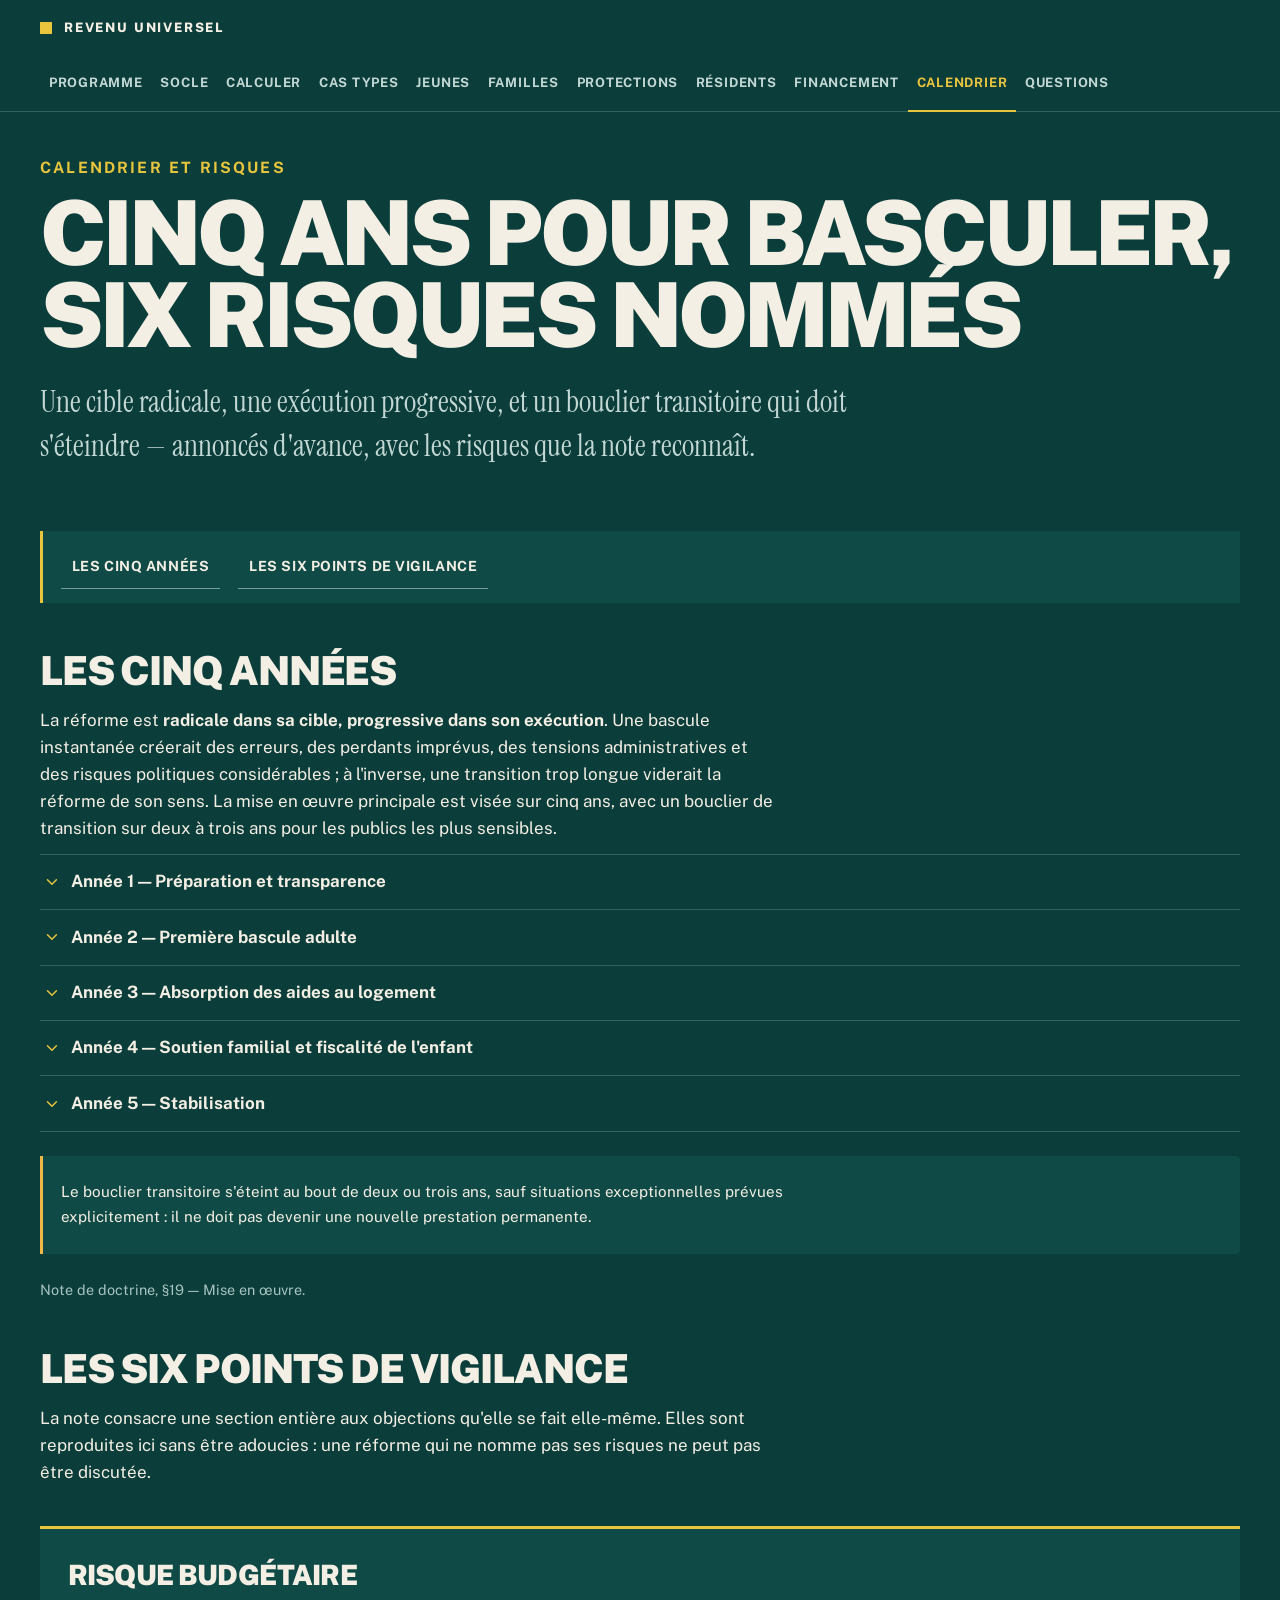
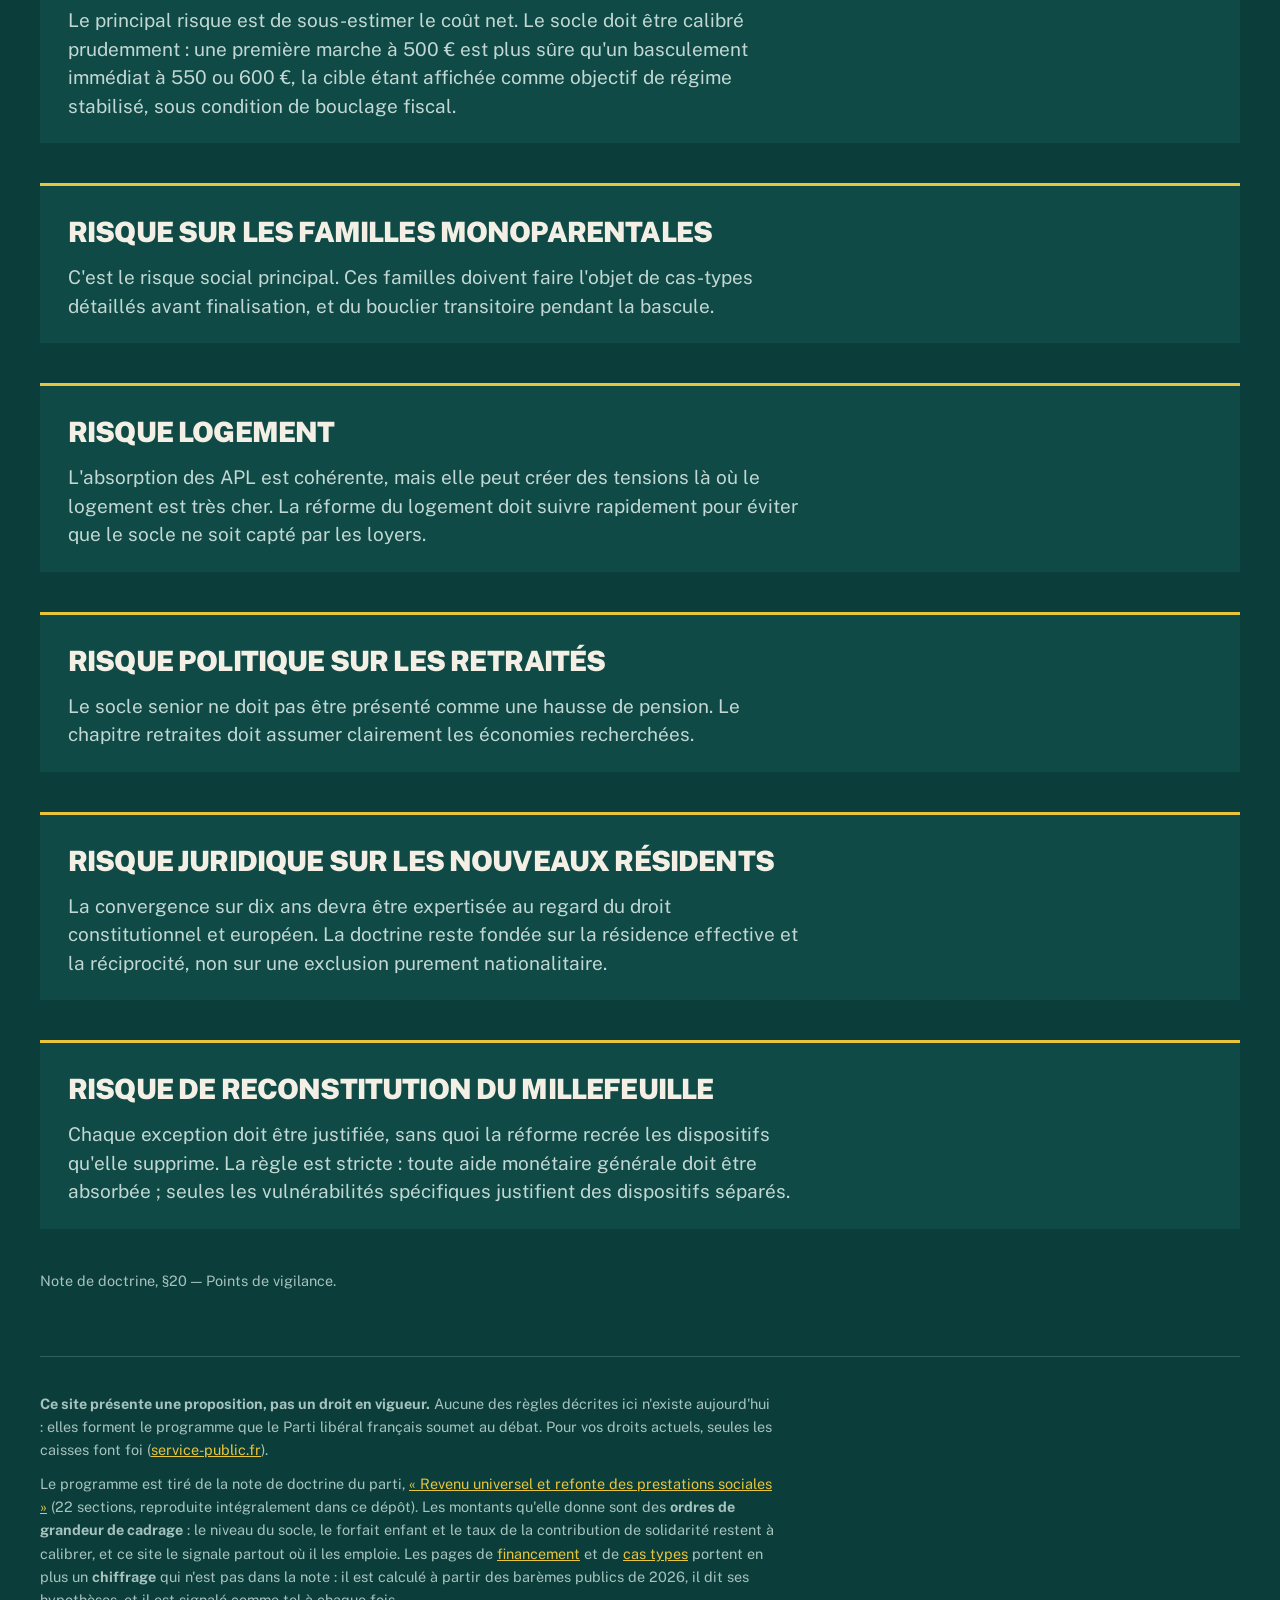
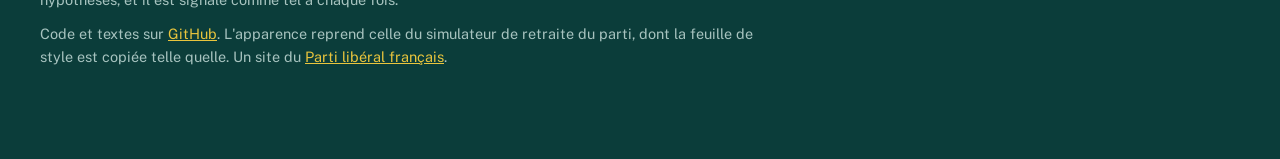
==== commit f4a73b6b: "Chiffrer le programme : coût net, taux, et sept cas types La note pose une règle au §18 — « le reven" ====
--- a/calendrier.html
+++ b/calendrier.html
@@ -18,7 +18,7 @@
 <a class="evitement" href="#contenu">Aller au contenu</a>
 <header class="bandeau"><div class="interieur">
   <p class="nom"><a href="index.html"><svg class="icone" viewBox="0 0 24 24" fill="none" stroke="currentColor" stroke-width="2" stroke-linecap="round" stroke-linejoin="round" aria-hidden="true" focusable="false"><path d="M16 21v-2a4 4 0 0 0-4-4H6a4 4 0 0 0-4 4v2" /><circle cx="9" cy="7" r="4" /><path d="M22 21v-2a4 4 0 0 0-3-3.87" /><path d="M16 3.13a4 4 0 0 1 0 7.75" /></svg><span>Revenu universel</span></a></p>
-  <nav aria-label="Navigation principale"><span class="groupe"><span class="etiquette">La promesse</span><span class="liens"><a href="index.html">Programme</a></span></span><span class="groupe"><span class="etiquette">Ce que ça change</span><span class="liens"><a href="revenu-universel.html">Socle</a><a href="simulateur.html">Calculer</a><a href="jeunes.html">Jeunes</a><a href="familles.html">Familles</a><a href="protections.html">Protections</a></span></span><span class="groupe"><span class="etiquette">Les règles</span><span class="liens"><a href="nouveaux-residents.html">Résidents</a><a href="financement.html">Financement</a><a href="calendrier.html" aria-current="page">Calendrier</a></span></span><span class="groupe"><span class="etiquette">Comprendre</span><span class="liens"><a href="questions.html">Questions</a></span></span></nav>
+  <nav aria-label="Navigation principale"><span class="groupe"><span class="etiquette">La promesse</span><span class="liens"><a href="index.html">Programme</a></span></span><span class="groupe"><span class="etiquette">Ce que ça change</span><span class="liens"><a href="revenu-universel.html">Socle</a><a href="simulateur.html">Calculer</a><a href="cas-types.html">Cas types</a><a href="jeunes.html">Jeunes</a><a href="familles.html">Familles</a><a href="protections.html">Protections</a></span></span><span class="groupe"><span class="etiquette">Les règles</span><span class="liens"><a href="nouveaux-residents.html">Résidents</a><a href="financement.html">Financement</a><a href="calendrier.html" aria-current="page">Calendrier</a></span></span><span class="groupe"><span class="etiquette">Comprendre</span><span class="liens"><a href="questions.html">Questions</a></span></span></nav>
 </div></header>
 <main id="contenu">
 <div class="affiche"><p class="surtitre">Calendrier et risques</p><h1>Cinq ans pour basculer,<br>six risques nommés</h1><p class="chapeau">Une cible radicale, une exécution progressive, et un bouclier transitoire qui doit s'éteindre — annoncés d'avance, avec les risques que la note reconnaît.</p></div>
@@ -32,12 +32,17 @@
   programme que le Parti libéral français soumet au débat. Pour vos droits
   actuels, seules les caisses font foi
   (<a href="https://www.service-public.fr/">service-public.fr</a>).</p>
-  <p>Tout le contenu est tiré de la note de doctrine du parti,
+  <p>Le programme est tiré de la note de doctrine du parti,
   <a href="documents/note-revenu-universel.pdf">« Revenu universel et refonte des prestations sociales »</a>
   (22 sections, reproduite intégralement dans ce dépôt). Les montants qu'elle
   donne sont des <strong>ordres de grandeur de cadrage</strong> : le niveau du
   socle, le forfait enfant et le taux de la contribution de solidarité restent à
-  calibrer, et ce site le signale partout où il les emploie.</p>
+  calibrer, et ce site le signale partout où il les emploie. Les pages de
+  <a href="financement.html">financement</a> et de
+  <a href="cas-types.html">cas types</a> portent en plus un
+  <strong>chiffrage</strong> qui n'est pas dans la note : il est calculé à
+  partir des barèmes publics de 2026, il dit ses hypothèses, et il est signalé
+  comme tel à chaque fois.</p>
   <p>Code et textes sur <a href="https://github.com/g-pliberal/PrestationsSociales">GitHub</a>. L'apparence reprend celle du
   simulateur de retraite du parti, dont la feuille de style est copiée telle
   quelle. <span class="retour-site">Un site du
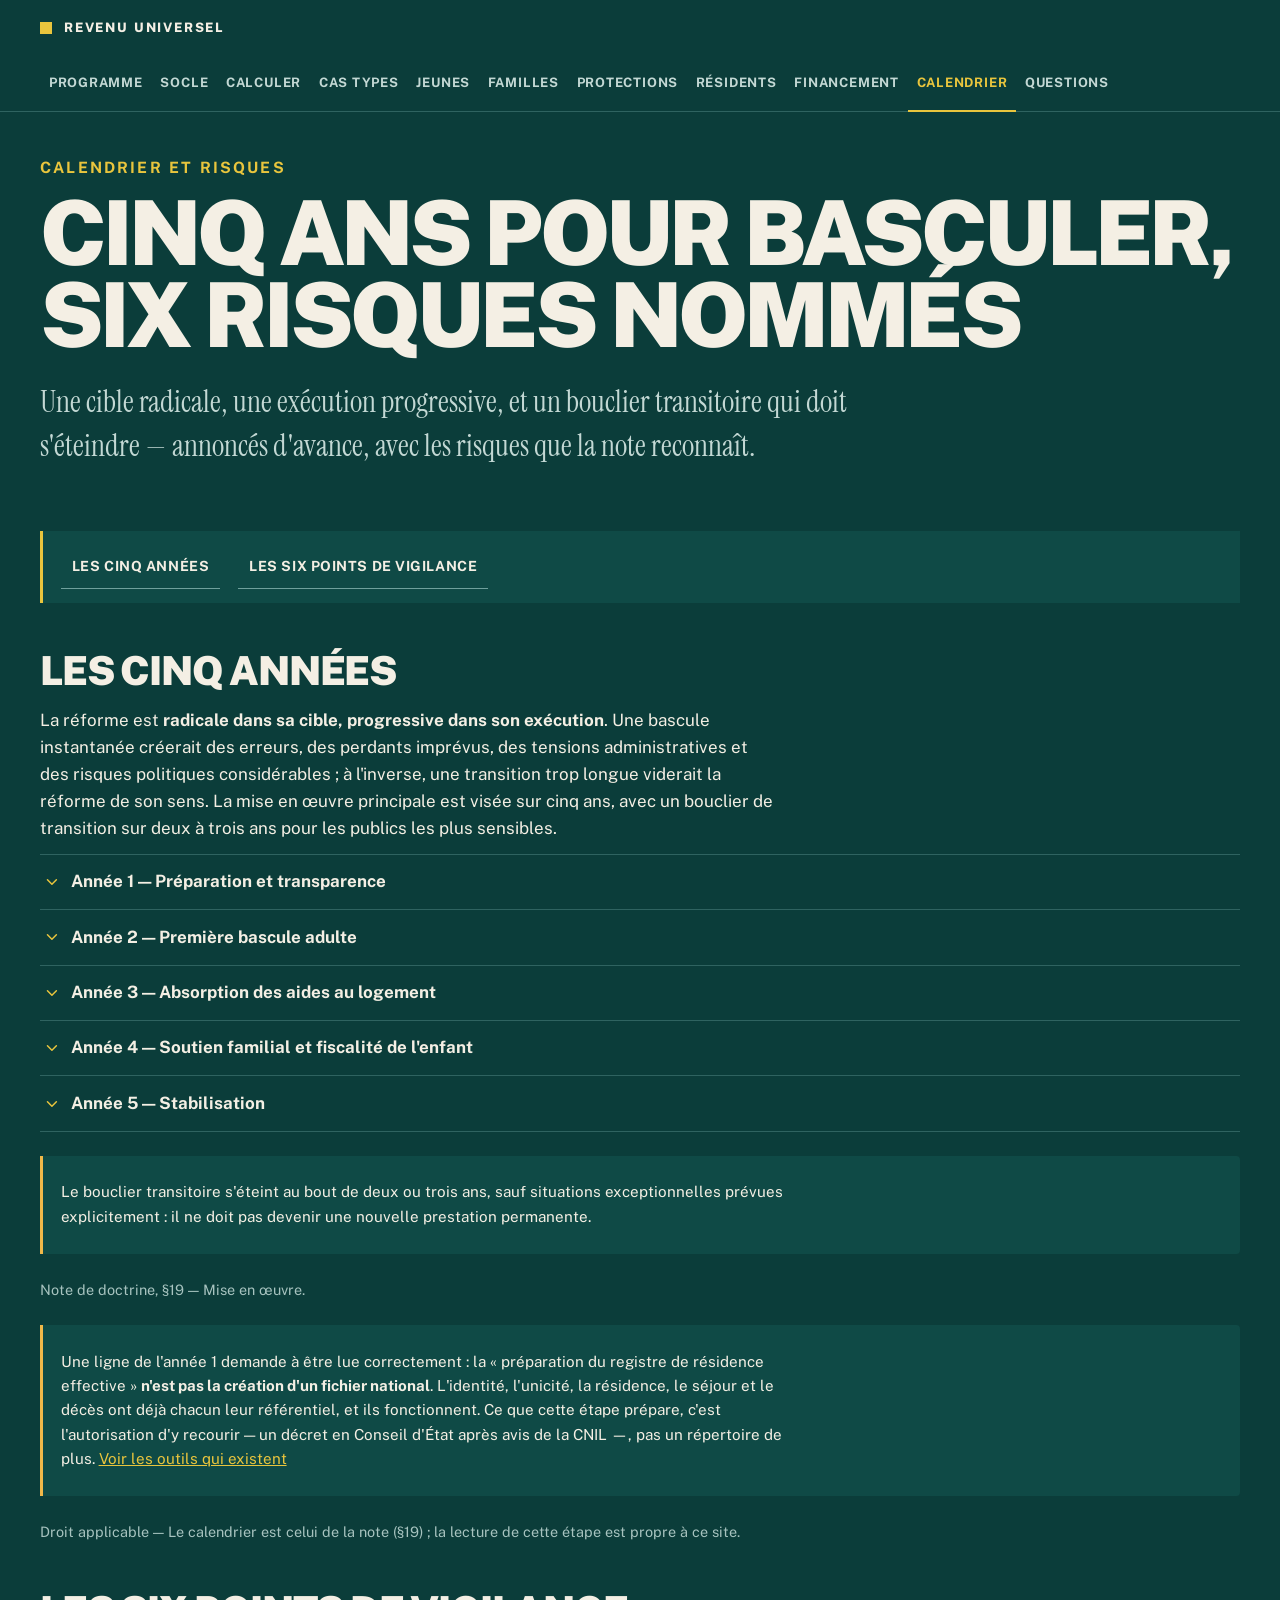
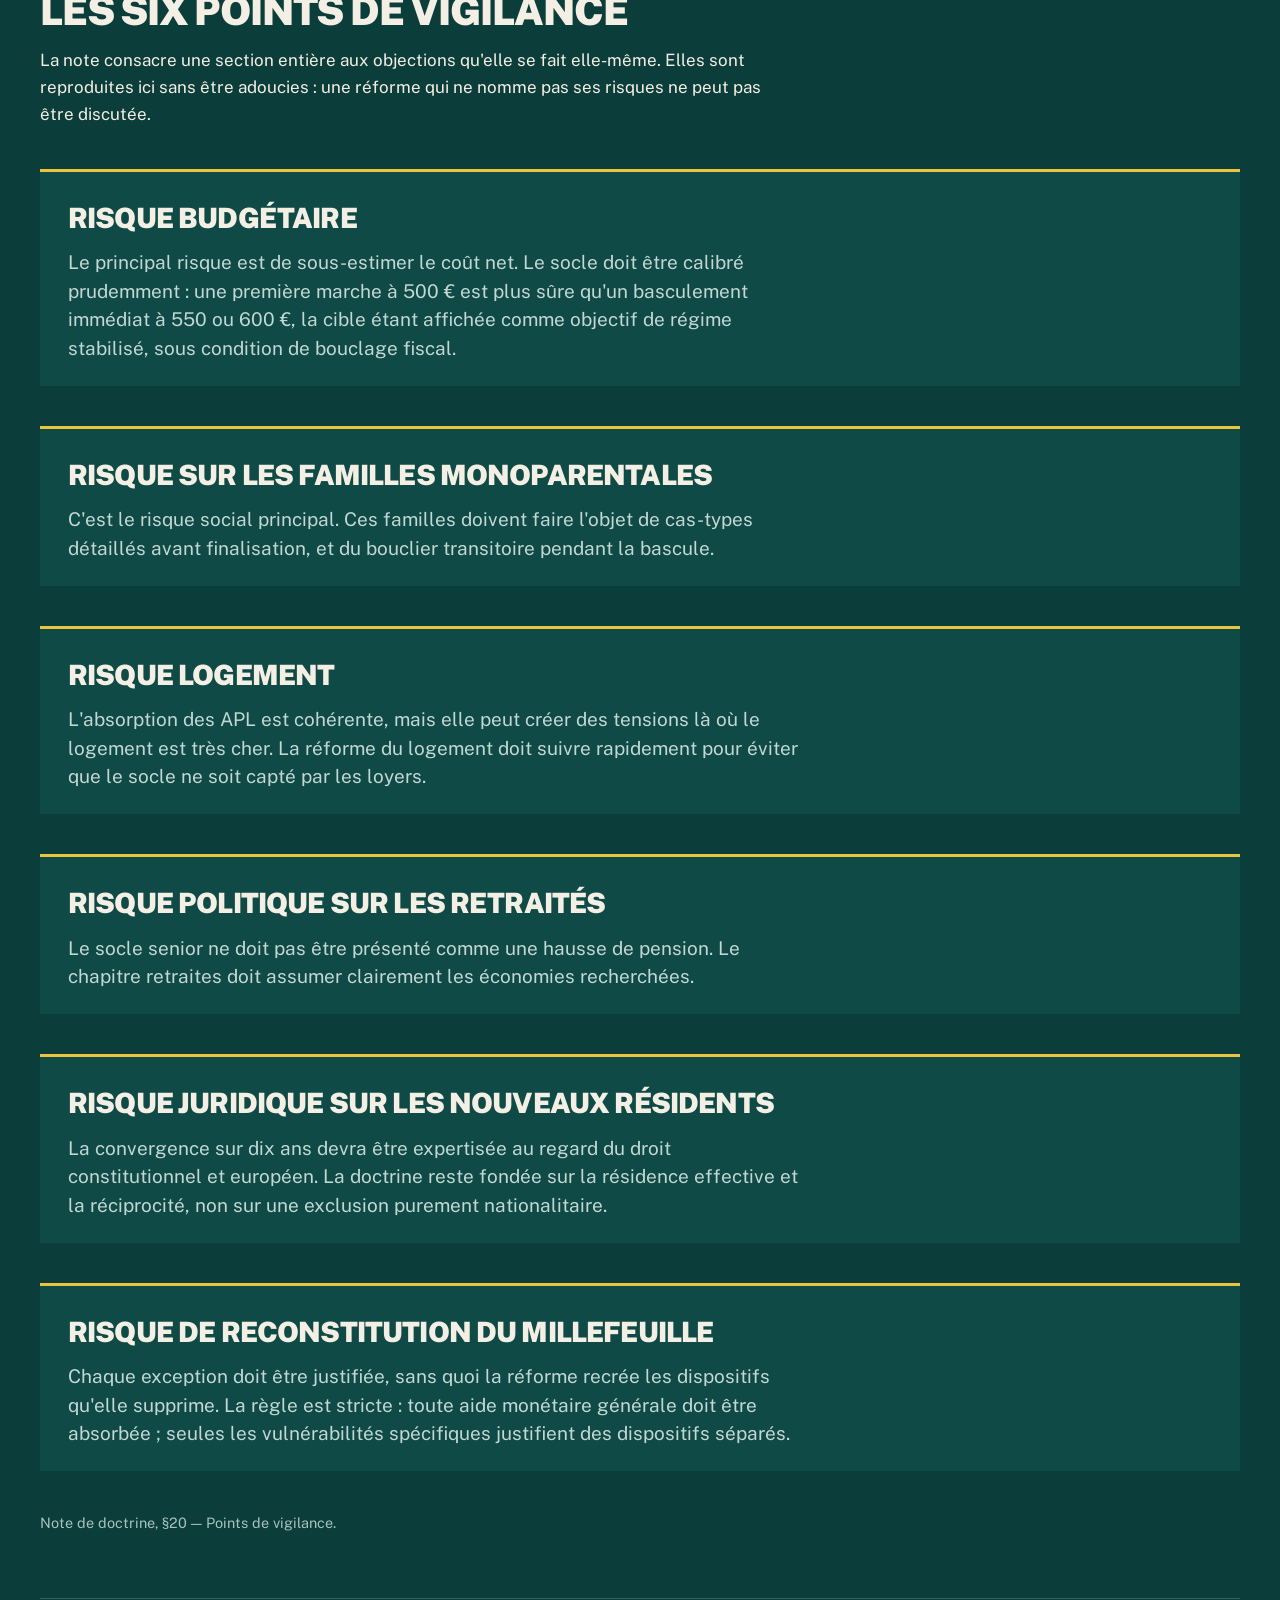
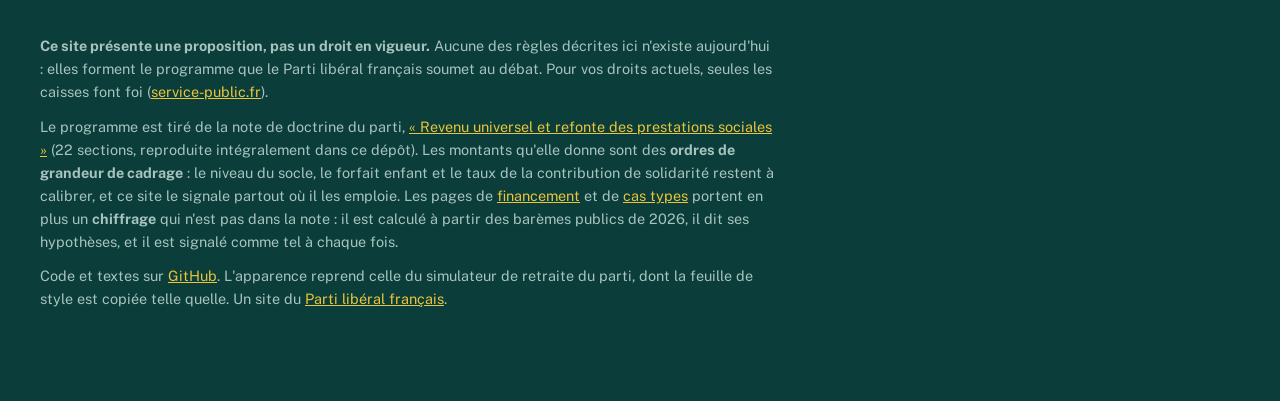
==== commit 0cb8ab4e: "Le contrôle s'appuie sur les répertoires existants, pas sur un fichier Le calendrier de la note prév" ====
--- a/calendrier.html
+++ b/calendrier.html
@@ -24,7 +24,7 @@
 <div class="affiche"><p class="surtitre">Calendrier et risques</p><h1>Cinq ans pour basculer,<br>six risques nommés</h1><p class="chapeau">Une cible radicale, une exécution progressive, et un bouclier transitoire qui doit s'éteindre — annoncés d'avance, avec les risques que la note reconnaît.</p></div>
 
 <nav class="plan" aria-label="Dans cette page"><p class="etiquette">Dans cette page</p><ol><li><a href="#trajectoire">Les cinq années</a></li><li><a href="#risques">Les six points de vigilance</a></li></ol></nav>
-<section id="trajectoire"><h2>Les cinq années</h2><p>La réforme est <strong>radicale dans sa cible, progressive dans son exécution</strong>. Une bascule instantanée créerait des erreurs, des perdants imprévus, des tensions administratives et des risques politiques considérables ; à l'inverse, une transition trop longue viderait la réforme de son sens. La mise en œuvre principale est visée sur cinq ans, avec un bouclier de transition sur deux à trois ans pour les publics les plus sensibles.</p><details class="section" id="annee-1"><summary><svg class="icone" viewBox="0 0 24 24" fill="none" stroke="currentColor" stroke-width="2" stroke-linecap="round" stroke-linejoin="round" aria-hidden="true" focusable="false"><path d="m6 9 6 6 6-6" /></svg><span>Année 1 — Préparation et transparence</span></summary><div class="dedans"><ul class="serree"><li>publication du périmètre des prestations supprimées, absorbées ou maintenues</li><li>simulateur public de revenu disponible</li><li>audit des aides locales et nationales redondantes</li><li>création juridique de la contribution de solidarité</li><li>préparation du registre de résidence effective</li><li>expérimentation technique du versement automatique</li></ul></div></details><details class="section" id="annee-2"><summary><svg class="icone" viewBox="0 0 24 24" fill="none" stroke="currentColor" stroke-width="2" stroke-linecap="round" stroke-linejoin="round" aria-hidden="true" focusable="false"><path d="m6 9 6 6 6-6" /></svg><span>Année 2 — Première bascule adulte</span></summary><div class="dedans"><ul class="serree"><li>création du premier niveau de socle adulte</li><li>absorption du RSA</li><li>absorption progressive de la prime d'activité</li><li>mise en place du bouclier temporaire pour les ménages modestes avec enfants</li><li>début de la contribution de solidarité</li></ul></div></details><details class="section" id="annee-3"><summary><svg class="icone" viewBox="0 0 24 24" fill="none" stroke="currentColor" stroke-width="2" stroke-linecap="round" stroke-linejoin="round" aria-hidden="true" focusable="false"><path d="m6 9 6 6 6-6" /></svg><span>Année 3 — Absorption des aides au logement</span></summary><div class="dedans"><ul class="serree"><li>absorption des APL étudiantes</li><li>absorption des APL pour les personnes seules et les ménages sans vulnérabilité spécifique</li><li>maintien temporaire ciblé pour les familles modestes et monoparentales</li><li>réforme des aides jeunes et des bourses</li></ul></div></details><details class="section" id="annee-4"><summary><svg class="icone" viewBox="0 0 24 24" fill="none" stroke="currentColor" stroke-width="2" stroke-linecap="round" stroke-linejoin="round" aria-hidden="true" focusable="false"><path d="m6 9 6 6 6-6" /></svg><span>Année 4 — Soutien familial et fiscalité de l&#x27;enfant</span></summary><div class="dedans"><ul class="serree"><li>remplacement des prestations familiales générales par le crédit familial par enfant</li><li>réforme du quotient familial</li><li>mise en place de l'architecture forfait + avantage fiscal proportionnel</li><li>extinction progressive des compléments redondants</li></ul></div></details><details class="section" id="annee-5"><summary><svg class="icone" viewBox="0 0 24 24" fill="none" stroke="currentColor" stroke-width="2" stroke-linecap="round" stroke-linejoin="round" aria-hidden="true" focusable="false"><path d="m6 9 6 6 6-6" /></svg><span>Année 5 — Stabilisation</span></summary><div class="dedans"><ul class="serree"><li>socle adulte pleinement installé</li><li>APL largement absorbées</li><li>contribution de solidarité stabilisée</li><li>compléments handicap et vulnérabilité clarifiés</li><li>régime transitoire des nouveaux résidents intégré</li><li>extinction des anciennes prestations redondantes</li></ul></div></details><div class="note vigilance"><p>Le bouclier transitoire s'éteint au bout de deux ou trois ans, sauf situations exceptionnelles prévues explicitement : il ne doit pas devenir une nouvelle prestation permanente.</p></div><p class="discret">Note de doctrine, §19 — Mise en œuvre.</p></section><section id="risques"><h2>Les six points de vigilance</h2><p>La note consacre une section entière aux objections qu'elle se fait elle-même. Elles sont reproduites ici sans être adoucies : une réforme qui ne nomme pas ses risques ne peut pas être discutée.</p><section class="cle" id="risque-1"><h3>Risque budgétaire</h3><p class="reponse">Le principal risque est de sous-estimer le coût net. Le socle doit être calibré prudemment : une première marche à 500&nbsp;€ est plus sûre qu'un basculement immédiat à 550 ou 600&nbsp;€, la cible étant affichée comme objectif de régime stabilisé, sous condition de bouclage fiscal.</p></section><section class="cle" id="risque-2"><h3>Risque sur les familles monoparentales</h3><p class="reponse">C'est le risque social principal. Ces familles doivent faire l'objet de cas-types détaillés avant finalisation, et du bouclier transitoire pendant la bascule.</p></section><section class="cle" id="risque-3"><h3>Risque logement</h3><p class="reponse">L'absorption des APL est cohérente, mais elle peut créer des tensions là où le logement est très cher. La réforme du logement doit suivre rapidement pour éviter que le socle ne soit capté par les loyers.</p></section><section class="cle" id="risque-4"><h3>Risque politique sur les retraités</h3><p class="reponse">Le socle senior ne doit pas être présenté comme une hausse de pension. Le chapitre retraites doit assumer clairement les économies recherchées.</p></section><section class="cle" id="risque-5"><h3>Risque juridique sur les nouveaux résidents</h3><p class="reponse">La convergence sur dix ans devra être expertisée au regard du droit constitutionnel et européen. La doctrine reste fondée sur la résidence effective et la réciprocité, non sur une exclusion purement nationalitaire.</p></section><section class="cle" id="risque-6"><h3>Risque de reconstitution du millefeuille</h3><p class="reponse">Chaque exception doit être justifiée, sans quoi la réforme recrée les dispositifs qu'elle supprime. La règle est stricte : toute aide monétaire générale doit être absorbée ; seules les vulnérabilités spécifiques justifient des dispositifs séparés.</p></section><p class="discret">Note de doctrine, §20 — Points de vigilance.</p></section>
+<section id="trajectoire"><h2>Les cinq années</h2><p>La réforme est <strong>radicale dans sa cible, progressive dans son exécution</strong>. Une bascule instantanée créerait des erreurs, des perdants imprévus, des tensions administratives et des risques politiques considérables ; à l'inverse, une transition trop longue viderait la réforme de son sens. La mise en œuvre principale est visée sur cinq ans, avec un bouclier de transition sur deux à trois ans pour les publics les plus sensibles.</p><details class="section" id="annee-1"><summary><svg class="icone" viewBox="0 0 24 24" fill="none" stroke="currentColor" stroke-width="2" stroke-linecap="round" stroke-linejoin="round" aria-hidden="true" focusable="false"><path d="m6 9 6 6 6-6" /></svg><span>Année 1 — Préparation et transparence</span></summary><div class="dedans"><ul class="serree"><li>publication du périmètre des prestations supprimées, absorbées ou maintenues</li><li>simulateur public de revenu disponible</li><li>audit des aides locales et nationales redondantes</li><li>création juridique de la contribution de solidarité</li><li>préparation du registre de résidence effective</li><li>expérimentation technique du versement automatique</li></ul></div></details><details class="section" id="annee-2"><summary><svg class="icone" viewBox="0 0 24 24" fill="none" stroke="currentColor" stroke-width="2" stroke-linecap="round" stroke-linejoin="round" aria-hidden="true" focusable="false"><path d="m6 9 6 6 6-6" /></svg><span>Année 2 — Première bascule adulte</span></summary><div class="dedans"><ul class="serree"><li>création du premier niveau de socle adulte</li><li>absorption du RSA</li><li>absorption progressive de la prime d'activité</li><li>mise en place du bouclier temporaire pour les ménages modestes avec enfants</li><li>début de la contribution de solidarité</li></ul></div></details><details class="section" id="annee-3"><summary><svg class="icone" viewBox="0 0 24 24" fill="none" stroke="currentColor" stroke-width="2" stroke-linecap="round" stroke-linejoin="round" aria-hidden="true" focusable="false"><path d="m6 9 6 6 6-6" /></svg><span>Année 3 — Absorption des aides au logement</span></summary><div class="dedans"><ul class="serree"><li>absorption des APL étudiantes</li><li>absorption des APL pour les personnes seules et les ménages sans vulnérabilité spécifique</li><li>maintien temporaire ciblé pour les familles modestes et monoparentales</li><li>réforme des aides jeunes et des bourses</li></ul></div></details><details class="section" id="annee-4"><summary><svg class="icone" viewBox="0 0 24 24" fill="none" stroke="currentColor" stroke-width="2" stroke-linecap="round" stroke-linejoin="round" aria-hidden="true" focusable="false"><path d="m6 9 6 6 6-6" /></svg><span>Année 4 — Soutien familial et fiscalité de l&#x27;enfant</span></summary><div class="dedans"><ul class="serree"><li>remplacement des prestations familiales générales par le crédit familial par enfant</li><li>réforme du quotient familial</li><li>mise en place de l'architecture forfait + avantage fiscal proportionnel</li><li>extinction progressive des compléments redondants</li></ul></div></details><details class="section" id="annee-5"><summary><svg class="icone" viewBox="0 0 24 24" fill="none" stroke="currentColor" stroke-width="2" stroke-linecap="round" stroke-linejoin="round" aria-hidden="true" focusable="false"><path d="m6 9 6 6 6-6" /></svg><span>Année 5 — Stabilisation</span></summary><div class="dedans"><ul class="serree"><li>socle adulte pleinement installé</li><li>APL largement absorbées</li><li>contribution de solidarité stabilisée</li><li>compléments handicap et vulnérabilité clarifiés</li><li>régime transitoire des nouveaux résidents intégré</li><li>extinction des anciennes prestations redondantes</li></ul></div></details><div class="note vigilance"><p>Le bouclier transitoire s'éteint au bout de deux ou trois ans, sauf situations exceptionnelles prévues explicitement : il ne doit pas devenir une nouvelle prestation permanente.</p></div><p class="discret">Note de doctrine, §19 — Mise en œuvre.</p><div class="note vigilance"><p>Une ligne de l'année 1 demande à être lue correctement : la « préparation du registre de résidence effective » <strong>n'est pas la création d'un fichier national</strong>. L'identité, l'unicité, la résidence, le séjour et le décès ont déjà chacun leur référentiel, et ils fonctionnent. Ce que cette étape prépare, c'est l'autorisation d'y recourir — un décret en Conseil d'État après avis de la CNIL —, pas un répertoire de plus. <a href="nouveaux-residents.html#repertoires">Voir les outils qui existent</a></p></div><p class="discret">Droit applicable — Le calendrier est celui de la note (§19) ; la lecture de cette étape est propre à ce site.</p></section><section id="risques"><h2>Les six points de vigilance</h2><p>La note consacre une section entière aux objections qu'elle se fait elle-même. Elles sont reproduites ici sans être adoucies : une réforme qui ne nomme pas ses risques ne peut pas être discutée.</p><section class="cle" id="risque-1"><h3>Risque budgétaire</h3><p class="reponse">Le principal risque est de sous-estimer le coût net. Le socle doit être calibré prudemment : une première marche à 500&nbsp;€ est plus sûre qu'un basculement immédiat à 550 ou 600&nbsp;€, la cible étant affichée comme objectif de régime stabilisé, sous condition de bouclage fiscal.</p></section><section class="cle" id="risque-2"><h3>Risque sur les familles monoparentales</h3><p class="reponse">C'est le risque social principal. Ces familles doivent faire l'objet de cas-types détaillés avant finalisation, et du bouclier transitoire pendant la bascule.</p></section><section class="cle" id="risque-3"><h3>Risque logement</h3><p class="reponse">L'absorption des APL est cohérente, mais elle peut créer des tensions là où le logement est très cher. La réforme du logement doit suivre rapidement pour éviter que le socle ne soit capté par les loyers.</p></section><section class="cle" id="risque-4"><h3>Risque politique sur les retraités</h3><p class="reponse">Le socle senior ne doit pas être présenté comme une hausse de pension. Le chapitre retraites doit assumer clairement les économies recherchées.</p></section><section class="cle" id="risque-5"><h3>Risque juridique sur les nouveaux résidents</h3><p class="reponse">La convergence sur dix ans devra être expertisée au regard du droit constitutionnel et européen. La doctrine reste fondée sur la résidence effective et la réciprocité, non sur une exclusion purement nationalitaire.</p></section><section class="cle" id="risque-6"><h3>Risque de reconstitution du millefeuille</h3><p class="reponse">Chaque exception doit être justifiée, sans quoi la réforme recrée les dispositifs qu'elle supprime. La règle est stricte : toute aide monétaire générale doit être absorbée ; seules les vulnérabilités spécifiques justifient des dispositifs séparés.</p></section><p class="discret">Note de doctrine, §20 — Points de vigilance.</p></section>
 </main>
 <footer>
   <p><strong>Ce site présente une proposition, pas un droit en vigueur.</strong>
